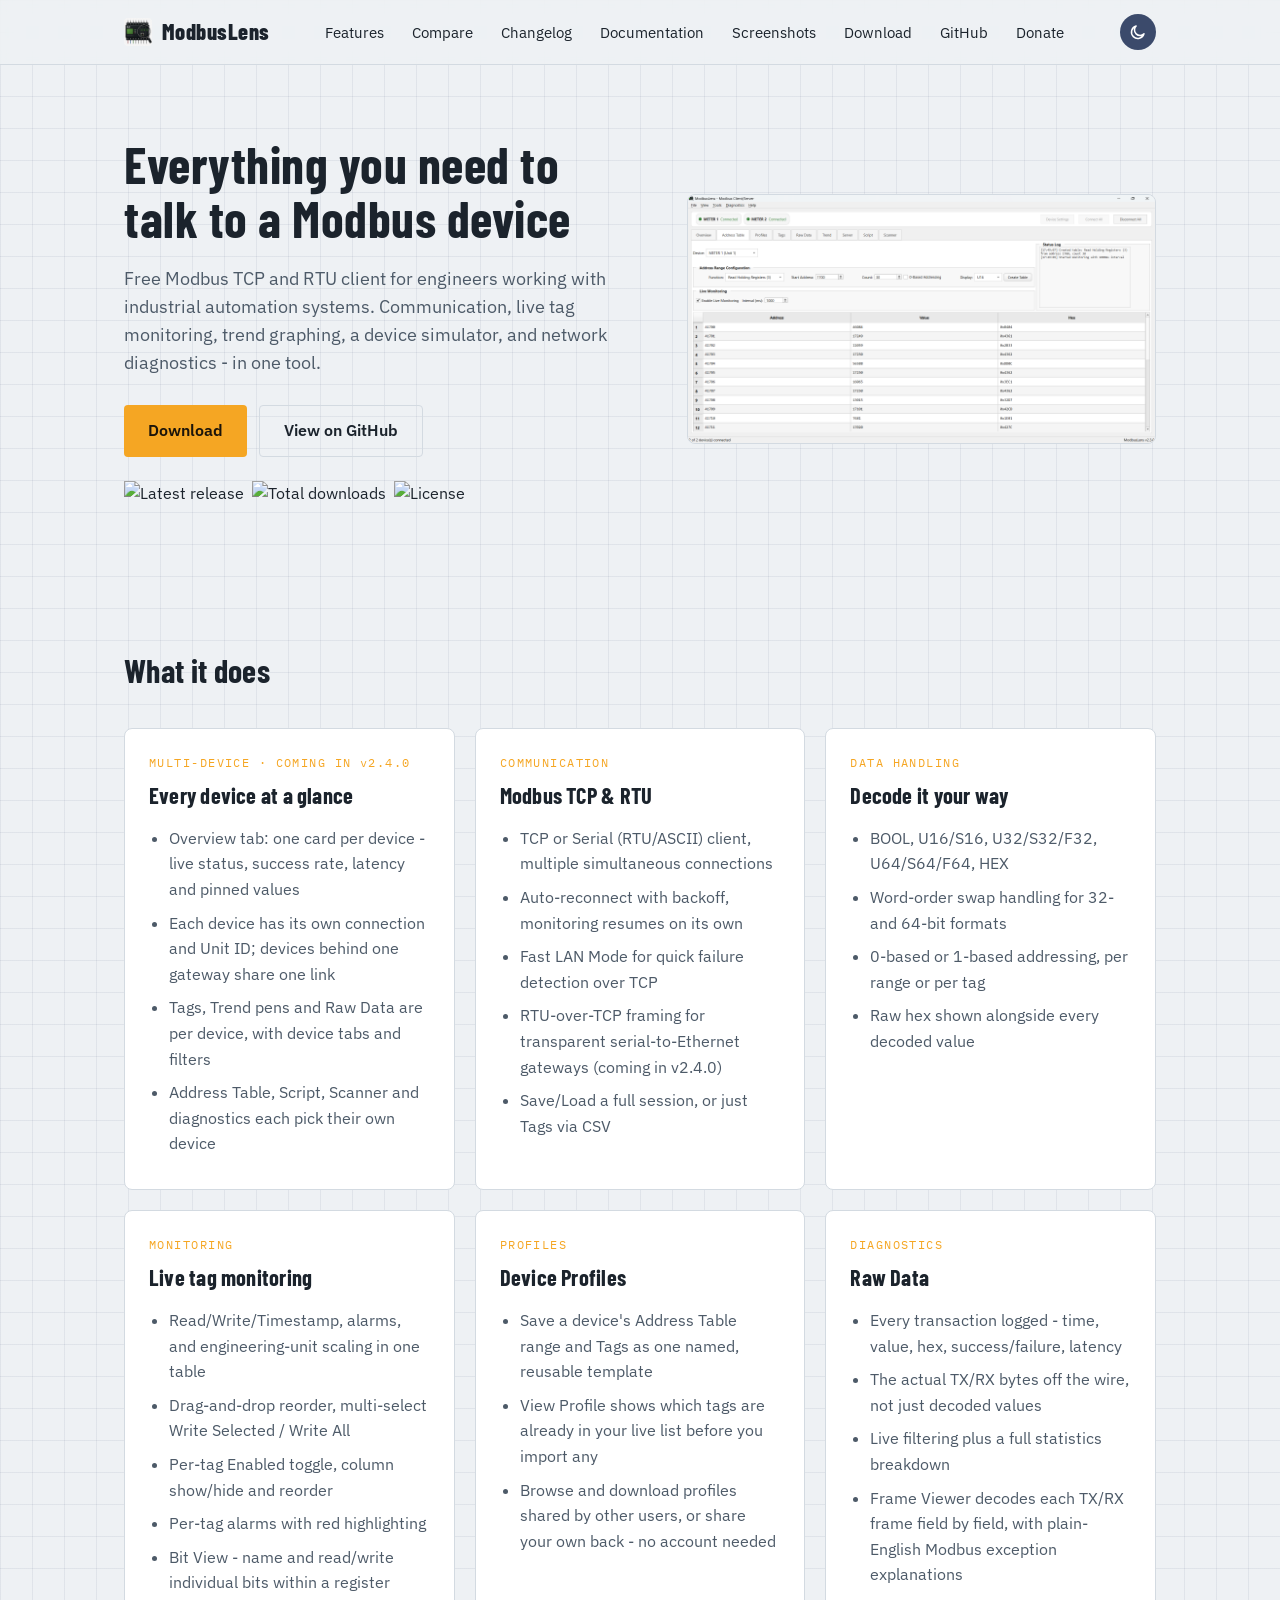
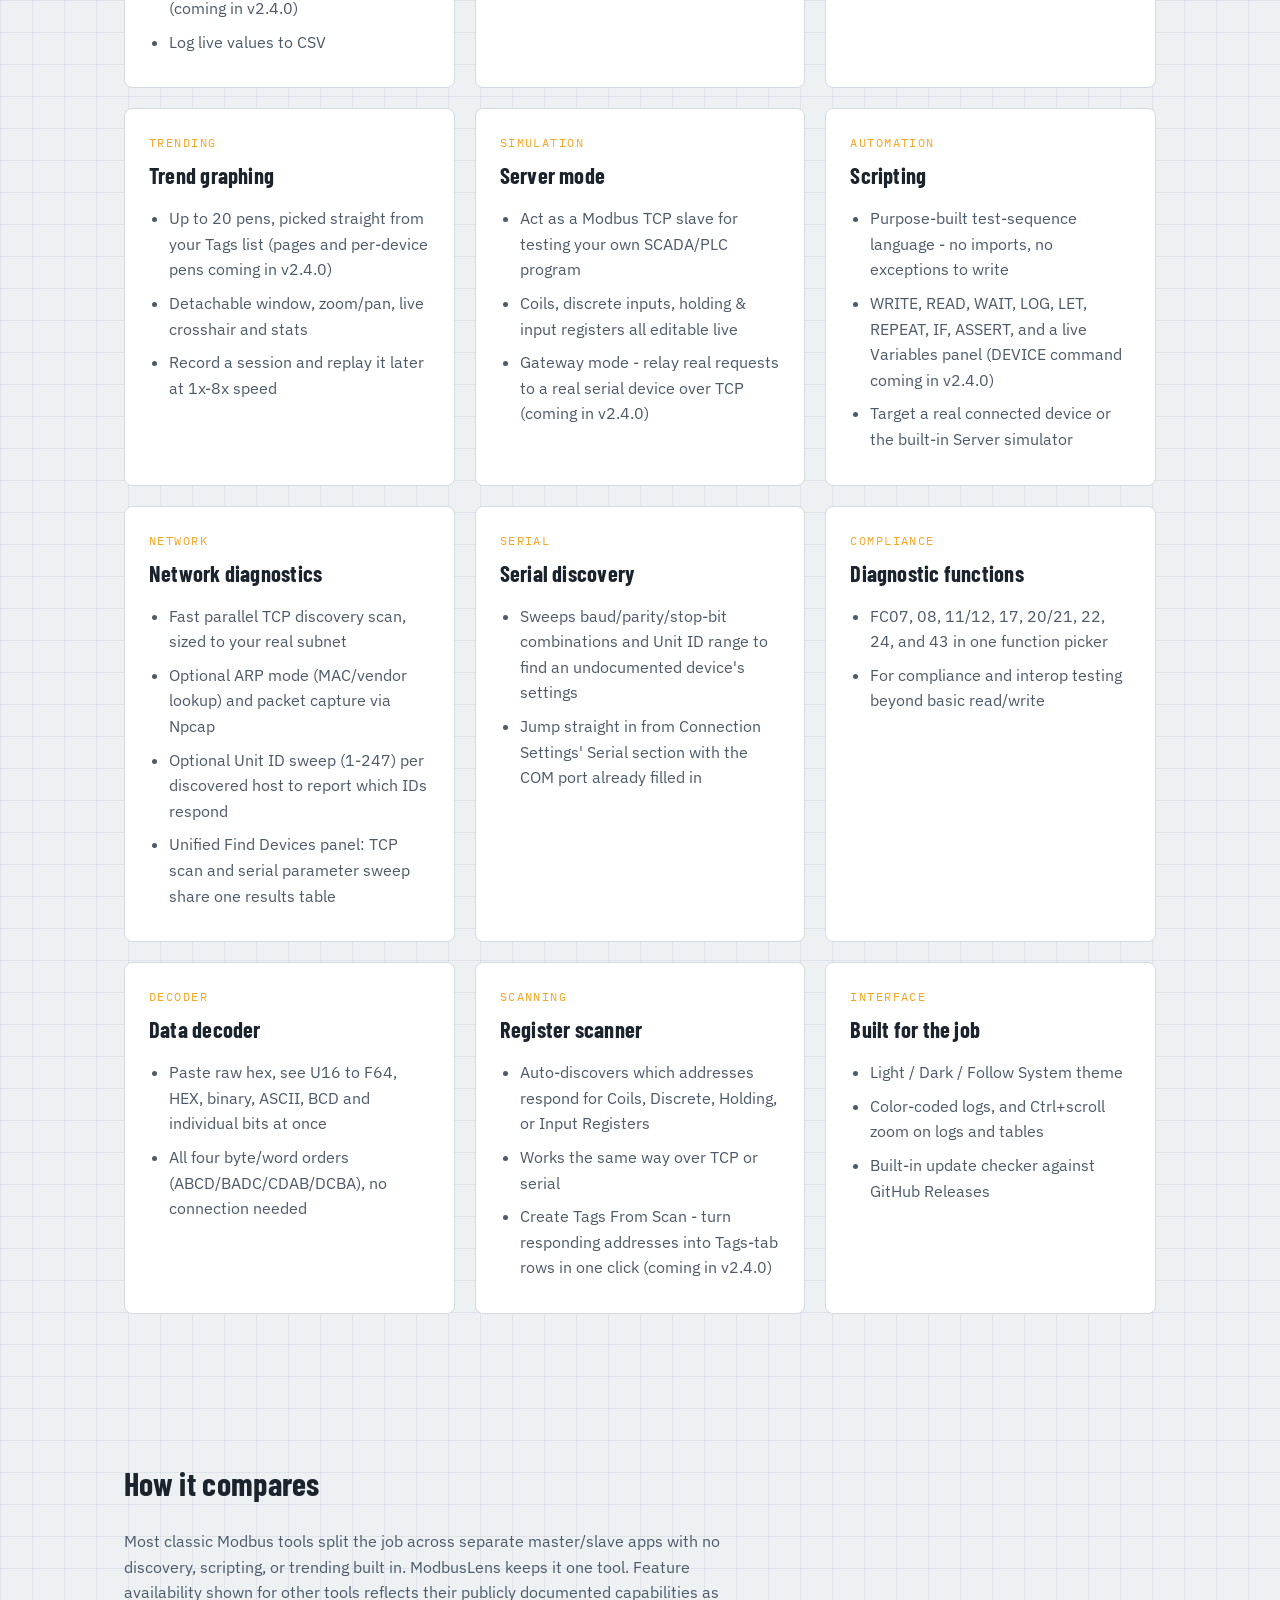
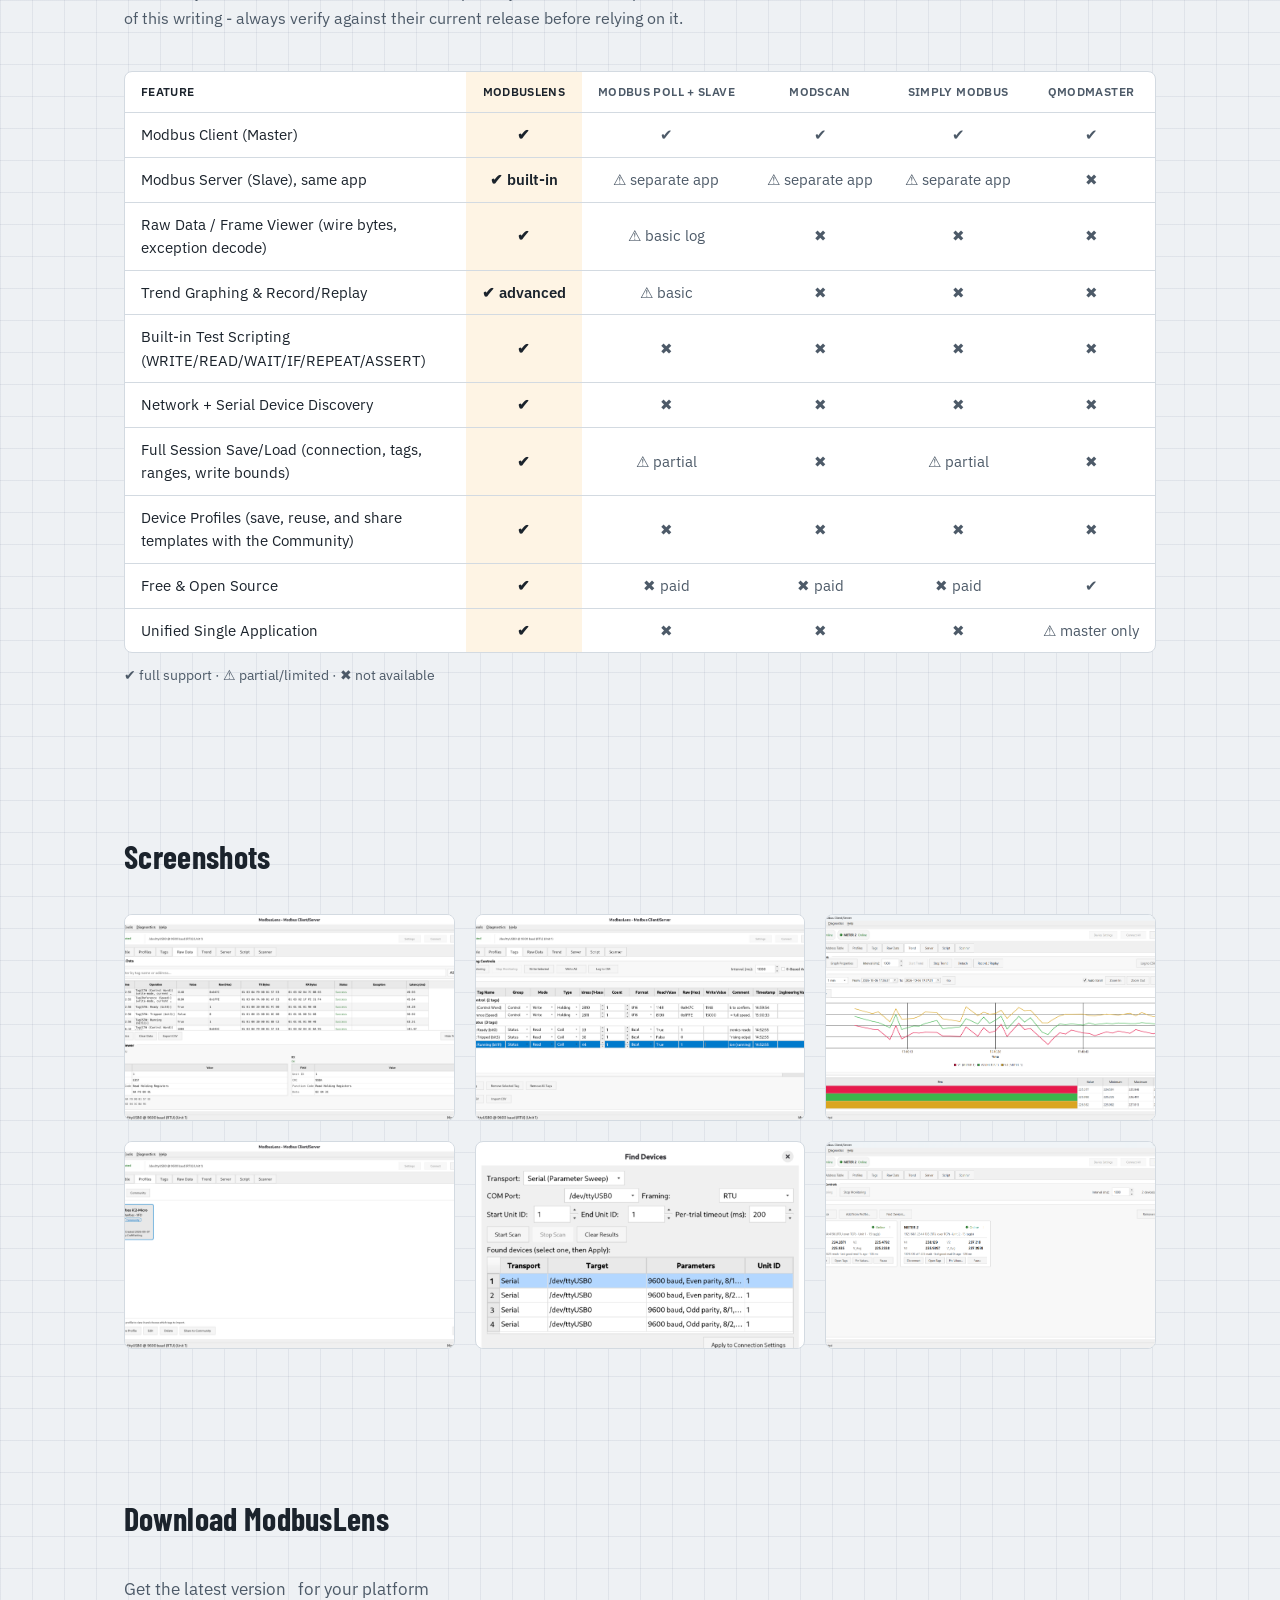
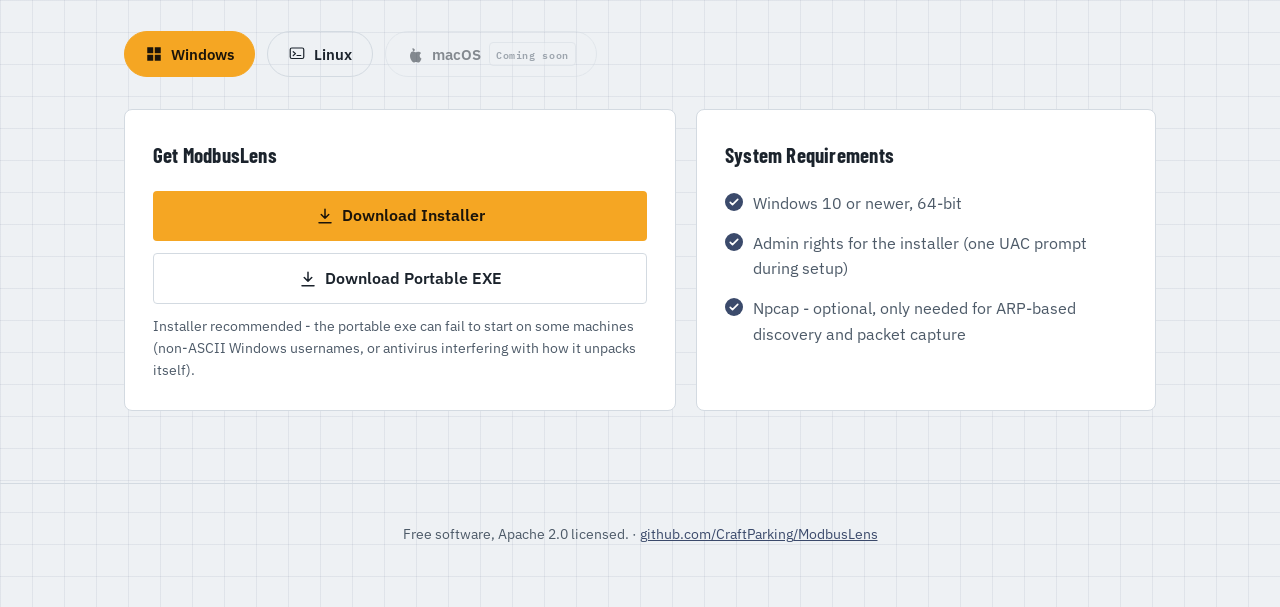
==== docs/index.html @ a7b58441 "Fix website download platform filter" ====
<!DOCTYPE html>
<html lang="en">
<head>
<meta charset="UTF-8">
<title>ModbusLens - Free Modbus TCP &amp; RTU Scanner and Diagnostics Tool</title>
<link rel="icon" href="assets/favicon.ico">
<meta name="description" content="ModbusLens is a free Modbus TCP and RTU scanner, client, and server for engineers - network device discovery, live tag monitoring, trend graphing, and diagnostics in one tool.">
<link rel="canonical" href="https://craftparking.github.io/ModbusLens/">
<link rel="stylesheet" href="style.css?v=20261007">
<script type="application/ld+json">
{
  "@context": "https://schema.org",
  "@type": "SoftwareApplication",
  "name": "ModbusLens",
  "description": "Free Modbus TCP and RTU scanner, client, and server for engineers - network device discovery, live tag monitoring, trend graphing, and diagnostics in one tool.",
  "applicationCategory": "DeveloperApplication",
  "operatingSystem": "Windows, Linux",
  "url": "https://craftparking.github.io/ModbusLens/",
  "downloadUrl": "https://github.com/CraftParking/ModbusLens/releases",
  "license": "https://www.apache.org/licenses/LICENSE-2.0",
  "offers": {
    "@type": "Offer",
    "price": "0",
    "priceCurrency": "USD"
  }
}
</script>
<script>
  var saved = localStorage.getItem('theme');
  if (saved) document.documentElement.setAttribute('data-theme', saved);
</script>
</head>
<body>

<header class="topbar">
<div class="topbar-inner">
<a class="wordmark" href="#top"><img src="assets/favicon.ico" alt="" width="28" height="28">ModbusLens</a>
<nav>
<a href="#features">Features</a>
<a href="#compare">Compare</a>
<a href="changelog.html">Changelog</a>
<a href="documentation.html">Documentation</a>
<a href="#screenshots">Screenshots</a>
<a href="#download">Download</a>
<a href="https://github.com/CraftParking/ModbusLens">GitHub</a>
<a href="https://buymeacoffee.com/craftparking">Donate</a>
</nav>
<div class="topbar-actions">
<button id="theme-toggle" aria-label="Toggle dark mode"></button>
</div>
</div>
</header>

<main>

<section class="hero" id="top">
<div class="hero-inner">
<div class="hero-copy reveal">
<h1>Everything you need to<br>talk to a Modbus device</h1>
<p>Free Modbus TCP and RTU client for engineers working with industrial automation
systems. Communication, live tag monitoring, trend graphing, a device simulator,
and network diagnostics - in one tool.</p>
<div class="cta-row">
<a class="btn btn-primary" href="#download">Download</a>
<a class="btn btn-secondary" href="https://github.com/CraftParking/ModbusLens">View on GitHub</a>
</div>
<div class="badge-row">
<img src="https://img.shields.io/github/v/release/CraftParking/ModbusLens?style=flat-square&label=RELEASE&color=f5a623&labelColor=12161b" alt="Latest release">
<img src="https://img.shields.io/github/downloads/CraftParking/ModbusLens/total?style=flat-square&label=DOWNLOADS&color=3b4a6b&labelColor=12161b" alt="Total downloads">
<img src="https://img.shields.io/github/license/CraftParking/ModbusLens?style=flat-square&label=LICENSE&color=3b4a6b&labelColor=12161b" alt="License">
</div>
</div>

<div class="hero-shot reveal">
<div class="panel-card">
<img src="assets/main_window.png" alt="ModbusLens Address Table window reading live holding registers">
</div>
</div>
</div>
</section>

<section id="features">
<h2 class="reveal">What it does</h2>
<div class="feature-grid">
<article class="panel-card feature-card reveal">
<p class="eyebrow">MULTI-DEVICE &middot; COMING IN v2.4.0</p>
<h3>Every device at a glance</h3>
<ul>
<li>Overview tab: one card per device - live status, success rate, latency and pinned values</li>
<li>Each device has its own connection and Unit ID; devices behind one gateway share one link</li>
<li>Tags, Trend pens and Raw Data are per device, with device tabs and filters</li>
<li>Address Table, Script, Scanner and diagnostics each pick their own device</li>
</ul>
</article>

<article class="panel-card feature-card reveal">
<p class="eyebrow">COMMUNICATION</p>
<h3>Modbus TCP &amp; RTU</h3>
<ul>
<li>TCP or Serial (RTU/ASCII) client, multiple simultaneous connections</li>
<li>Auto-reconnect with backoff, monitoring resumes on its own</li>
<li>Fast LAN Mode for quick failure detection over TCP</li>
<li>RTU-over-TCP framing for transparent serial-to-Ethernet gateways (coming in v2.4.0)</li>
<li>Save/Load a full session, or just Tags via CSV</li>
</ul>
</article>

<article class="panel-card feature-card reveal">
<p class="eyebrow">DATA HANDLING</p>
<h3>Decode it your way</h3>
<ul>
<li>BOOL, U16/S16, U32/S32/F32, U64/S64/F64, HEX</li>
<li>Word-order swap handling for 32- and 64-bit formats</li>
<li>0-based or 1-based addressing, per range or per tag</li>
<li>Raw hex shown alongside every decoded value</li>
</ul>
</article>

<article class="panel-card feature-card reveal">
<p class="eyebrow">MONITORING</p>
<h3>Live tag monitoring</h3>
<ul>
<li>Read/Write/Timestamp, alarms, and engineering-unit scaling in one table</li>
<li>Drag-and-drop reorder, multi-select Write Selected / Write All</li>
<li>Per-tag Enabled toggle, column show/hide and reorder</li>
<li>Per-tag alarms with red highlighting</li>
<li>Bit View - name and read/write individual bits within a register (coming in v2.4.0)</li>
<li>Log live values to CSV</li>
</ul>
</article>

<article class="panel-card feature-card reveal">
<p class="eyebrow">PROFILES</p>
<h3>Device Profiles</h3>
<ul>
<li>Save a device's Address Table range and Tags as one named, reusable template</li>
<li>View Profile shows which tags are already in your live list before you import any</li>
<li>Browse and download profiles shared by other users, or share your own back - no account needed</li>
</ul>
</article>

<article class="panel-card feature-card reveal">
<p class="eyebrow">DIAGNOSTICS</p>
<h3>Raw Data</h3>
<ul>
<li>Every transaction logged - time, value, hex, success/failure, latency</li>
<li>The actual TX/RX bytes off the wire, not just decoded values</li>
<li>Live filtering plus a full statistics breakdown</li>
<li>Frame Viewer decodes each TX/RX frame field by field, with plain-English Modbus exception explanations</li>
</ul>
</article>

<article class="panel-card feature-card reveal">
<p class="eyebrow">TRENDING</p>
<h3>Trend graphing</h3>
<ul>
<li>Up to 20 pens, picked straight from your Tags list (pages and per-device pens coming in v2.4.0)</li>
<li>Detachable window, zoom/pan, live crosshair and stats</li>
<li>Record a session and replay it later at 1x-8x speed</li>
</ul>
</article>

<article class="panel-card feature-card reveal">
<p class="eyebrow">SIMULATION</p>
<h3>Server mode</h3>
<ul>
<li>Act as a Modbus TCP slave for testing your own SCADA/PLC program</li>
<li>Coils, discrete inputs, holding &amp; input registers all editable live</li>
<li>Gateway mode - relay real requests to a real serial device over TCP (coming in v2.4.0)</li>
</ul>
</article>

<article class="panel-card feature-card reveal">
<p class="eyebrow">AUTOMATION</p>
<h3>Scripting</h3>
<ul>
<li>Purpose-built test-sequence language - no imports, no exceptions to write</li>
<li>WRITE, READ, WAIT, LOG, LET, REPEAT, IF, ASSERT, and a live Variables panel (DEVICE command coming in v2.4.0)</li>
<li>Target a real connected device or the built-in Server simulator</li>
</ul>
</article>

<article class="panel-card feature-card reveal">
<p class="eyebrow">NETWORK</p>
<h3>Network diagnostics</h3>
<ul>
<li>Fast parallel TCP discovery scan, sized to your real subnet</li>
<li>Optional ARP mode (MAC/vendor lookup) and packet capture via Npcap</li>
<li>Optional Unit ID sweep (1-247) per discovered host to report which IDs respond</li>
<li>Unified Find Devices panel: TCP scan and serial parameter sweep share one results table</li>
</ul>
</article>

<article class="panel-card feature-card reveal">
<p class="eyebrow">SERIAL</p>
<h3>Serial discovery</h3>
<ul>
<li>Sweeps baud/parity/stop-bit combinations and Unit ID range to find an undocumented device's settings</li>
<li>Jump straight in from Connection Settings' Serial section with the COM port already filled in</li>
</ul>
</article>

<article class="panel-card feature-card reveal">
<p class="eyebrow">COMPLIANCE</p>
<h3>Diagnostic functions</h3>
<ul>
<li>FC07, 08, 11/12, 17, 20/21, 22, 24, and 43 in one function picker</li>
<li>For compliance and interop testing beyond basic read/write</li>
</ul>
</article>

<article class="panel-card feature-card reveal">
<p class="eyebrow">DECODER</p>
<h3>Data decoder</h3>
<ul>
<li>Paste raw hex, see U16 to F64, HEX, binary, ASCII, BCD and individual bits at once</li>
<li>All four byte/word orders (ABCD/BADC/CDAB/DCBA), no connection needed</li>
</ul>
</article>

<article class="panel-card feature-card reveal">
<p class="eyebrow">SCANNING</p>
<h3>Register scanner</h3>
<ul>
<li>Auto-discovers which addresses respond for Coils, Discrete, Holding, or Input Registers</li>
<li>Works the same way over TCP or serial</li>
<li>Create Tags From Scan - turn responding addresses into Tags-tab rows in one click (coming in v2.4.0)</li>
</ul>
</article>

<article class="panel-card feature-card reveal">
<p class="eyebrow">INTERFACE</p>
<h3>Built for the job</h3>
<ul>
<li>Light / Dark / Follow System theme</li>
<li>Color-coded logs, and Ctrl+scroll zoom on logs and tables</li>
<li>Built-in update checker against GitHub Releases</li>
</ul>
</article>
</div>
</section>

<section id="compare">
<h2 class="reveal">How it compares</h2>
<p class="changelog-intro reveal">Most classic Modbus tools split the job across separate
master/slave apps with no discovery, scripting, or trending built in. ModbusLens keeps it
one tool. Feature availability shown for other tools reflects their publicly documented
capabilities as of this writing - always verify against their current release before
relying on it.</p>
<div class="compare-table-wrap reveal">
<table class="compare-table">
<thead>
<tr>
<th>Feature</th>
<th class="compare-highlight">ModbusLens</th>
<th>Modbus Poll + Slave</th>
<th>ModScan</th>
<th>Simply Modbus</th>
<th>QModMaster</th>
</tr>
</thead>
<tbody>
<tr><td>Modbus Client (Master)</td><td class="compare-highlight">✔</td><td>✔</td><td>✔</td><td>✔</td><td>✔</td></tr>
<tr><td>Modbus Server (Slave), same app</td><td class="compare-highlight">✔ built-in</td><td>⚠ separate app</td><td>⚠ separate app</td><td>⚠ separate app</td><td>✖</td></tr>
<tr><td>Raw Data / Frame Viewer (wire bytes, exception decode)</td><td class="compare-highlight">✔</td><td>⚠ basic log</td><td>✖</td><td>✖</td><td>✖</td></tr>
<tr><td>Trend Graphing &amp; Record/Replay</td><td class="compare-highlight">✔ advanced</td><td>⚠ basic</td><td>✖</td><td>✖</td><td>✖</td></tr>
<tr><td>Built-in Test Scripting (WRITE/READ/WAIT/IF/REPEAT/ASSERT)</td><td class="compare-highlight">✔</td><td>✖</td><td>✖</td><td>✖</td><td>✖</td></tr>
<tr><td>Network + Serial Device Discovery</td><td class="compare-highlight">✔</td><td>✖</td><td>✖</td><td>✖</td><td>✖</td></tr>
<tr><td>Full Session Save/Load (connection, tags, ranges, write bounds)</td><td class="compare-highlight">✔</td><td>⚠ partial</td><td>✖</td><td>⚠ partial</td><td>✖</td></tr>
<tr><td>Device Profiles (save, reuse, and share templates with the Community)</td><td class="compare-highlight">✔</td><td>✖</td><td>✖</td><td>✖</td><td>✖</td></tr>
<tr><td>Free &amp; Open Source</td><td class="compare-highlight">✔</td><td>✖ paid</td><td>✖ paid</td><td>✖ paid</td><td>✔</td></tr>
<tr><td>Unified Single Application</td><td class="compare-highlight">✔</td><td>✖</td><td>✖</td><td>✖</td><td>⚠ master only</td></tr>
</tbody>
</table>
</div>
<p class="compare-legend reveal">✔ full support &middot; ⚠ partial/limited &middot; ✖ not available</p>
</section>

<section id="screenshots">
<h2 class="reveal">Screenshots</h2>
<div class="shot-stack">
<figure class="panel-card reveal">
<img src="assets/raw_data.png" alt="Raw Data view" tabindex="0" role="button" aria-label="View larger">
</figure>

<figure class="panel-card reveal">
<img src="assets/tag_address.png" alt="Tags monitoring" tabindex="0" role="button" aria-label="View larger">
</figure>

<figure class="panel-card reveal">
<img src="assets/trend.png" alt="Trend graphing" tabindex="0" role="button" aria-label="View larger">
</figure>

<figure class="panel-card reveal">
<img src="assets/profile.png" alt="Device Profiles tab" tabindex="0" role="button" aria-label="View larger">
</figure>

<figure class="panel-card reveal">
<img src="assets/serial_discovery.png" alt="Find Devices dialog" tabindex="0" role="button" aria-label="View larger">
</figure>

<figure class="panel-card reveal">
<img src="assets/overview.png" alt="Coming in v2.4.0: Overview tab with two meters online, live values and per-device status" tabindex="0" role="button" aria-label="View larger">
</figure>
</div>
</section>

<section id="download">
<h2 class="reveal">Download ModbusLens</h2>
<p class="download-sub reveal">Get the latest version <span id="dl-version">&nbsp;</span> for your platform</p>

<div class="platform-tabs reveal">
<button class="platform-tab is-active" type="button" data-platform="windows" aria-current="true">
<svg viewBox="0 0 24 24" width="18" height="18" fill="currentColor"><rect x="3" y="3" width="8" height="8"/><rect x="13" y="3" width="8" height="8"/><rect x="3" y="13" width="8" height="8"/><rect x="13" y="13" width="8" height="8"/></svg>
Windows
</button>
<button class="platform-tab" type="button" data-platform="linux">
<svg viewBox="0 0 24 24" width="18" height="18" fill="none" stroke="currentColor" stroke-width="1.6"><rect x="3" y="4" width="18" height="14" rx="2"/><path d="M7 9l3 2.5L7 14M12 14h5" stroke-linecap="round" stroke-linejoin="round"/></svg>
Linux
</button>
<button class="platform-tab" type="button" disabled title="macOS build not available yet">
<svg viewBox="0 0 24 24" width="18" height="18" fill="currentColor"><path d="M12 6.7c-.6-1.4-1.9-2.3-3.4-2.3-.1 1.6.5 3.1 1.5 4.1-1.6-.1-3.2.9-4 2.4-1.7 3-.4 7.4 1.2 9.9.8 1.2 1.8 2.5 3 2.5 1.2 0 1.7-.8 3.1-.8s1.9.8 3.1.8c1.3 0 2.1-1.2 2.9-2.4.9-1.4 1.3-2.7 1.3-2.8 0 0-2.5-1-2.5-3.8 0-2.4 1.9-3.5 2-3.6-1.1-1.6-2.8-1.8-3.4-1.8-1.5-.1-2.8.9-3.6.9-.7 0-1.9-.9-3.2-.9-.1 0 0 0 0 0z"/></svg>
macOS
<span class="soon-tag">Coming soon</span>
</button>
</div>

<div class="download-grid" id="download-panel-windows" data-platform-panel="windows">
<article class="panel-card download-card reveal">
<h3>Get ModbusLens</h3>
<a class="btn btn-primary btn-block" id="dl-installer" href="https://github.com/CraftParking/ModbusLens/releases/latest">
<svg viewBox="0 0 24 24" width="18" height="18"><path d="M12 3v12m0 0l-5-5m5 5l5-5M4 21h16" fill="none" stroke="currentColor" stroke-width="2" stroke-linecap="round" stroke-linejoin="round"/></svg>
Download Installer
</a>
<a class="btn btn-secondary btn-block" id="dl-portable" href="https://github.com/CraftParking/ModbusLens/releases/latest">
<svg viewBox="0 0 24 24" width="18" height="18"><path d="M12 3v12m0 0l-5-5m5 5l5-5M4 21h16" fill="none" stroke="currentColor" stroke-width="2" stroke-linecap="round" stroke-linejoin="round"/></svg>
Download Portable EXE
</a>
<p class="download-note">Installer recommended - the portable exe can fail to start on some
machines (non-ASCII Windows usernames, or antivirus interfering with how it unpacks itself).</p>
</article>

<article class="panel-card download-card reveal">
<h3>System Requirements</h3>
<ul class="req-list">
<li>Windows 10 or newer, 64-bit</li>
<li>Admin rights for the installer (one UAC prompt during setup)</li>
<li>Npcap - optional, only needed for ARP-based discovery and packet capture</li>
</ul>
</article>
</div>

<div class="download-grid" id="download-panel-linux" data-platform-panel="linux" hidden>
<article class="panel-card download-card reveal">
<h3>Get ModbusLens</h3>
<a class="btn btn-primary btn-block" id="dl-appimage" href="https://github.com/CraftParking/ModbusLens/releases/latest">
<svg viewBox="0 0 24 24" width="18" height="18"><path d="M12 3v12m0 0l-5-5m5 5l5-5M4 21h16" fill="none" stroke="currentColor" stroke-width="2" stroke-linecap="round" stroke-linejoin="round"/></svg>
Download AppImage
</a>
<p class="download-note">No install, no root - download it, make it executable
(<code>chmod +x ModbusLens-*.AppImage</code>), then run it directly. Nothing else to set up.</p>
</article>

<article class="panel-card download-card reveal">
<h3>System Requirements</h3>
<ul class="req-list">
<li>Linux x86_64, any reasonably current desktop distro (Ubuntu, Debian, Fedora, ...)</li>
<li>FUSE for double-click launch - if unavailable, run with <code>--appimage-extract-and-run</code> instead</li>
<li>No admin/root rights needed to run it</li>
</ul>
</article>
</div>
</section>

</main>

<footer>
<p>Free software, Apache 2.0 licensed. &middot; <a href="https://github.com/CraftParking/ModbusLens">github.com/CraftParking/ModbusLens</a></p>
</footer>

<div class="lightbox" id="lightbox">
<button class="lightbox-close" id="lightbox-close" aria-label="Close">&times;</button>
<img id="lightbox-img" src="" alt="">
</div>

<script>
  var root = document.documentElement;
  var btn = document.getElementById('theme-toggle');

  var SUN_ICON = '<svg viewBox="0 0 24 24"><circle cx="12" cy="12" r="4"/><line x1="12" y1="2" x2="12" y2="4"/><line x1="12" y1="20" x2="12" y2="22"/><line x1="4.93" y1="4.93" x2="6.34" y2="6.34"/><line x1="17.66" y1="17.66" x2="19.07" y2="19.07"/><line x1="2" y1="12" x2="4" y2="12"/><line x1="20" y1="12" x2="22" y2="12"/><line x1="4.93" y1="19.07" x2="6.34" y2="17.66"/><line x1="17.66" y1="6.34" x2="19.07" y2="4.93"/></svg>';
  var MOON_ICON = '<svg viewBox="0 0 24 24"><path d="M20 14.5A8.5 8.5 0 1 1 9.5 4a6.5 6.5 0 0 0 10.5 10.5z"/></svg>';

  function isDark() {
    var attr = root.getAttribute('data-theme');
    if (attr) return attr === 'dark';
    return window.matchMedia('(prefers-color-scheme: dark)').matches;
  }

  function updateIcon() {
    var dark = isDark();
    btn.innerHTML = dark ? SUN_ICON : MOON_ICON;
    btn.className = dark ? 'icon-sun' : 'icon-moon';
  }

  btn.addEventListener('click', function () {
    var next = isDark() ? 'light' : 'dark';
    root.setAttribute('data-theme', next);
    localStorage.setItem('theme', next);
    updateIcon();
  });

  updateIcon();

  var revealItems = document.querySelectorAll('.reveal');
  if ('IntersectionObserver' in window) {
    var observer = new IntersectionObserver(function (entries) {
      entries.forEach(function (entry) {
        if (entry.isIntersecting) {
          entry.target.classList.add('is-visible');
          observer.unobserve(entry.target);
        }
      });
    }, { threshold: 0.15 });
    revealItems.forEach(function (el) { observer.observe(el); });
  } else {
    revealItems.forEach(function (el) { el.classList.add('is-visible'); });
  }

  var lightbox = document.getElementById('lightbox');
  var lightboxImg = document.getElementById('lightbox-img');

  function openLightbox(img) {
    lightboxImg.src = img.src;
    lightboxImg.alt = img.alt;
    lightbox.classList.add('is-open');
    document.body.style.overflow = 'hidden';
  }

  function closeLightbox() {
    lightbox.classList.remove('is-open');
    document.body.style.overflow = '';
  }

  document.querySelectorAll('.shot-stack img').forEach(function (img) {
    img.addEventListener('click', function () { openLightbox(img); });
    img.addEventListener('keydown', function (e) {
      if (e.key === 'Enter' || e.key === ' ') {
        e.preventDefault();
        openLightbox(img);
      }
    });
  });

  lightbox.addEventListener('click', function (e) {
    if (e.target === lightbox) closeLightbox();
  });
  document.getElementById('lightbox-close').addEventListener('click', closeLightbox);
  document.addEventListener('keydown', function (e) {
    if (e.key === 'Escape') closeLightbox();
  });

  var platformTabs = document.querySelectorAll('.platform-tab[data-platform]');
  var platformPanels = document.querySelectorAll('[data-platform-panel]');

  // One release fetch, shared by whichever platform asks for it first -- avoids a
  // duplicate API call if the user switches tabs back and forth.
  var releasePromise = null;
  function getRelease() {
    if (!releasePromise) {
      releasePromise = fetch('https://api.github.com/repos/CraftParking/ModbusLens/releases/latest')
        .then(function (r) { return r.json(); });
    }
    return releasePromise;
  }

  var resolvedPlatforms = {};
  function resolvePlatformLinks(platform) {
    if (resolvedPlatforms[platform]) return;
    resolvedPlatforms[platform] = true;
    getRelease()
      .then(function (release) {
        var assets = release.assets || [];
        if (release.tag_name) document.getElementById('dl-version').textContent = '(' + release.tag_name + ')';
        if (platform === 'windows') {
          var installer = assets.find(function (a) { return /setup/i.test(a.name) && /\.exe$/i.test(a.name); });
          var portable = assets.find(function (a) { return /\.exe$/i.test(a.name) && !/setup/i.test(a.name); });
          if (installer) document.getElementById('dl-installer').href = installer.browser_download_url;
          if (portable) document.getElementById('dl-portable').href = portable.browser_download_url;
        } else if (platform === 'linux') {
          var appimage = assets.find(function (a) { return /\.appimage$/i.test(a.name); });
          if (appimage) document.getElementById('dl-appimage').href = appimage.browser_download_url;
        }
      })
      .catch(function () {
        resolvedPlatforms[platform] = false; // allow a retry on the next tab click
      });
  }

  platformTabs.forEach(function (tab) {
    tab.addEventListener('click', function () {
      var platform = tab.getAttribute('data-platform');
      platformTabs.forEach(function (t) {
        var active = t === tab;
        t.classList.toggle('is-active', active);
        if (active) t.setAttribute('aria-current', 'true'); else t.removeAttribute('aria-current');
      });
      platformPanels.forEach(function (panel) {
        panel.hidden = panel.getAttribute('data-platform-panel') !== platform;
      });
      resolvePlatformLinks(platform);
    });
  });

  // Windows is the tab shown by default, so resolve it up front; Linux (and any
  // platform added later) only resolves once its tab is actually clicked.
  resolvePlatformLinks('windows');
</script>

</body>
</html>
---- docs/style.css ----
/* ---------------------------------------------------------------
   Design system: "instrument panel" - gunmetal ground, one live
   amber accent (like a panel indicator lamp), steel-blue structure,
   condensed nameplate display type + monospace register data.
----------------------------------------------------------------*/

@import url('https://fonts.googleapis.com/css2?family=Barlow+Condensed:wght@600;700;800&family=IBM+Plex+Sans:wght@400;500;600&family=IBM+Plex+Mono:wght@400;500&display=swap');

:root {
  --panel: #eef1f4;
  --panel-raised: #ffffff;
  --ink: #1b232c;
  --muted: #4d5a68;
  --line: #d3dae1;
  --accent: #f5a623;
  --accent-ink: #1b140a;
  --steel: #3b4a6b;
  --grid-line: rgba(59, 74, 107, 0.08);

  --font-display: "Barlow Condensed", sans-serif;
  --font-body: "IBM Plex Sans", sans-serif;
  --font-mono: "IBM Plex Mono", monospace;
}

@media (prefers-color-scheme: dark) {
  :root:not([data-theme="light"]) {
    --panel: #12161b;
    --panel-raised: #181d24;
    --ink: #e7ecf1;
    --muted: #92a0b0;
    --line: #2a323c;
    --accent-ink: #1b140a;
    --grid-line: rgba(245, 166, 35, 0.06);
  }
}

:root[data-theme="dark"] {
  --panel: #12161b;
  --panel-raised: #181d24;
  --ink: #e7ecf1;
  --muted: #92a0b0;
  --line: #2a323c;
  --accent-ink: #1b140a;
  --grid-line: rgba(245, 166, 35, 0.06);
}

* {
  box-sizing: border-box;
}

@media (prefers-reduced-motion: no-preference) {
  html {
    scroll-behavior: smooth;
  }
}

body {
  margin: 0;
  font-family: var(--font-body);
  background: var(--panel);
  color: var(--ink);
  line-height: 1.6;
  transition: background-color 0.4s ease, color 0.4s ease;
  background-image:
    linear-gradient(var(--grid-line) 1px, transparent 1px),
    linear-gradient(90deg, var(--grid-line) 1px, transparent 1px);
  background-size: 32px 32px;
}

h1, h2, h3 {
  font-family: var(--font-display);
  font-weight: 700;
  text-wrap: balance;
  letter-spacing: 0.01em;
}

a {
  color: var(--steel);
  transition: color 0.3s ease;
}

a:hover {
  color: var(--accent);
}

a:focus-visible, button:focus-visible {
  outline: 2px solid var(--accent);
  outline-offset: 2px;
}

.eyebrow {
  font-family: var(--font-mono);
  font-size: 0.75rem;
  letter-spacing: 0.12em;
  color: var(--accent);
  margin: 0 0 6px 0;
}

/* ---------------- Top bar ---------------- */

.topbar {
  position: sticky;
  top: 0;
  z-index: 10;
  backdrop-filter: blur(8px);
  background: color-mix(in srgb, var(--panel) 85%, transparent);
  border-bottom: 1px solid var(--line);
}

.topbar-inner {
  max-width: 1080px;
  margin: 0 auto;
  padding: 14px 24px;
  display: flex;
  align-items: center;
  justify-content: space-between;
  gap: 24px;
}

.wordmark {
  font-family: var(--font-display);
  font-size: 1.4rem;
  font-weight: 800;
  color: var(--ink);
  text-decoration: none;
  letter-spacing: 0.02em;
  display: flex;
  align-items: center;
  gap: 10px;
}

.wordmark img {
  border-radius: 4px;
}

.wordmark:hover {
  color: var(--ink);
}

.topbar nav {
  display: flex;
  gap: 28px;
  font-size: 0.95rem;
}

.topbar nav a {
  color: var(--ink);
  text-decoration: none;
}

.topbar nav a:hover {
  color: var(--accent);
}

.topbar-actions {
  display: flex;
  align-items: center;
  gap: 16px;
}

/* ---------------- Theme toggle ---------------- */

#theme-toggle {
  width: 36px;
  height: 36px;
  border-radius: 50%;
  border: none;
  display: flex;
  align-items: center;
  justify-content: center;
  cursor: pointer;
  transition: background-color 0.4s ease;
  flex-shrink: 0;
}

#theme-toggle.icon-sun {
  background: var(--accent);
}

#theme-toggle.icon-moon {
  background: var(--steel);
}

#theme-toggle svg {
  width: 18px;
  height: 18px;
  stroke: #ffffff;
  fill: none;
  stroke-width: 2;
  stroke-linecap: round;
  stroke-linejoin: round;
}

/* ---------------- Layout shell ---------------- */

main {
  max-width: 1080px;
  margin: 0 auto;
  padding: 0 24px;
}

section {
  padding: 72px 0;
}

section h2 {
  font-size: 2rem;
  margin: 0 0 32px 0;
}

/* ---------------- Hero ---------------- */

.hero-inner {
  display: grid;
  grid-template-columns: 1.1fr 1fr;
  gap: 48px;
  align-items: center;
}

.hero-copy h1 {
  font-size: 3.2rem;
  line-height: 1.05;
  margin: 0 0 20px 0;
}

.hero-copy p {
  font-size: 1.1rem;
  color: var(--muted);
  max-width: 46ch;
  margin: 0 0 28px 0;
}

.cta-row {
  display: flex;
  gap: 12px;
  margin-bottom: 24px;
}

.btn {
  display: inline-flex;
  align-items: center;
  gap: 8px;
  padding: 12px 24px;
  border-radius: 4px;
  font-family: var(--font-body);
  font-weight: 600;
  text-decoration: none;
  transition: transform 0.2s ease, box-shadow 0.2s ease;
}

.btn svg {
  flex-shrink: 0;
}

.btn-block {
  display: flex;
  justify-content: center;
  width: 100%;
  margin-bottom: 12px;
}

.btn:hover {
  transform: translateY(-2px);
}

.btn-primary {
  background: var(--accent);
  color: var(--accent-ink);
}

.btn-primary:hover {
  color: var(--accent-ink);
  box-shadow: 0 6px 20px rgba(245, 166, 35, 0.3);
}

.btn-secondary {
  background: transparent;
  color: var(--ink);
  border: 1px solid var(--line);
}

.btn-secondary:hover {
  color: var(--ink);
  border-color: var(--steel);
}

.badge-row {
  display: flex;
  gap: 8px;
  flex-wrap: wrap;
}

.badge-row img {
  display: block;
  height: 20px;
}

.panel-card {
  background: var(--panel-raised);
  border: 1px solid var(--line);
  border-radius: 8px;
  overflow: hidden;
}

.panel-card img {
  display: block;
  width: 100%;
}

/* ---------------- Features ---------------- */

.feature-grid {
  display: grid;
  grid-template-columns: repeat(3, 1fr);
  gap: 20px;
}

.feature-card {
  padding: 24px;
}

.feature-card h3 {
  font-size: 1.4rem;
  margin: 0 0 12px 0;
}

.feature-card ul {
  margin: 0;
  padding-left: 20px;
  color: var(--muted);
}

.feature-card li {
  margin-bottom: 8px;
}

/* ---------------- Compare ---------------- */

.compare-table-wrap {
  background: var(--panel-raised);
  border: 1px solid var(--line);
  border-radius: 8px;
  overflow-x: auto;
}

.compare-table {
  width: 100%;
  border-collapse: collapse;
  font-size: 0.92rem;
}

.compare-table th,
.compare-table td {
  padding: 10px 16px;
  border-bottom: 1px solid var(--line);
  text-align: center;
  white-space: nowrap;
}

.compare-table th:first-child,
.compare-table td:first-child {
  text-align: left;
  white-space: normal;
  color: var(--ink);
}

.compare-table thead th {
  color: var(--muted);
  font-weight: 600;
  font-size: 0.78rem;
  text-transform: uppercase;
  letter-spacing: 0.03em;
}

.compare-table tbody td {
  color: var(--muted);
}

.compare-table tbody tr:last-child td {
  border-bottom: none;
}

.compare-table .compare-highlight {
  background: color-mix(in srgb, var(--accent) 12%, transparent);
  color: var(--ink);
  font-weight: 600;
}

.compare-legend {
  color: var(--muted);
  font-size: 0.85rem;
  margin: 12px 0 0 0;
}

/* ---------------- Changelog ---------------- */

.changelog-intro {
  color: var(--muted);
  max-width: 60ch;
  margin: -12px 0 40px 0;
}

.changelog-stack {
  display: flex;
  flex-direction: column;
  gap: 24px;
}

.changelog-card {
  padding: 28px 32px;
}

.changelog-card h3 {
  font-size: 1.6rem;
  margin: 0 0 16px 0;
  display: flex;
  align-items: baseline;
  gap: 12px;
}

.version-tag {
  font-family: var(--font-mono);
  font-size: 0.7rem;
  font-weight: 500;
  letter-spacing: 0.08em;
  text-transform: uppercase;
  padding: 3px 9px;
  border-radius: 999px;
  border: 1px solid var(--line);
  color: var(--muted);
}

.version-tag.is-current {
  color: var(--accent-ink);
  background: var(--accent);
  border-color: var(--accent);
}

.version-tag.is-upcoming {
  color: var(--steel);
  border-color: var(--steel);
}

.changelog-sub {
  font-family: var(--font-mono);
  font-size: 0.75rem;
  letter-spacing: 0.1em;
  text-transform: uppercase;
  color: var(--accent);
  margin: 20px 0 8px 0;
}

.changelog-card ul {
  margin: 0;
  padding-left: 20px;
  color: var(--muted);
}

.changelog-card li {
  margin-bottom: 8px;
}

/* ---------------- Documentation ---------------- */

.doc-intro {
  color: var(--muted);
  max-width: 60ch;
  margin: -12px 0 40px 0;
}

.doc-layout {
  display: grid;
  grid-template-columns: 220px 1fr;
  gap: 40px;
  align-items: start;
}

.doc-sidebar {
  position: sticky;
  top: 88px;
  max-height: calc(100vh - 120px);
  overflow-y: auto;
  overflow-x: hidden;
  padding-right: 4px;
}

.doc-search {
  position: sticky;
  top: 0;
  z-index: 1;
  display: flex;
  align-items: center;
  gap: 6px;
  border: 1px solid var(--line);
  border-radius: 9px;
  background: var(--panel-raised);
  box-shadow: 0 1px 3px rgba(0, 0, 0, 0.06);
  padding: 9px 8px 9px 12px;
  margin-bottom: 14px;
}

.doc-search-icon {
  width: 15px;
  height: 15px;
  flex-shrink: 0;
  color: var(--muted);
}

.doc-search-icon svg {
  width: 100%;
  height: 100%;
  fill: none;
  stroke: currentColor;
  stroke-width: 2;
  stroke-linecap: round;
  stroke-linejoin: round;
}

.doc-search input {
  flex: 1 1 auto;
  min-width: 0;
  border: none;
  background: transparent;
  color: var(--ink);
  font-family: var(--font-body);
  font-size: 0.9rem;
  outline: none;
}

.doc-search input::placeholder {
  color: var(--muted);
}

.doc-search-count {
  font-family: var(--font-mono);
  font-size: 0.72rem;
  color: var(--muted);
  white-space: nowrap;
  min-width: 2.6em;
  text-align: right;
}

.doc-search-controls {
  display: flex;
  align-items: center;
  gap: 2px;
  padding-left: 4px;
  border-left: 1px solid var(--line);
}

.doc-search button {
  width: 24px;
  height: 24px;
  display: flex;
  align-items: center;
  justify-content: center;
  border: none;
  border-radius: 6px;
  background: transparent;
  color: var(--muted);
  cursor: pointer;
  flex-shrink: 0;
}

.doc-search button:hover:not(:disabled) {
  background: var(--grid-line);
  color: var(--accent);
}

.doc-search button:disabled {
  opacity: 0.3;
  cursor: default;
}

.doc-search button svg {
  width: 14px;
  height: 14px;
  fill: none;
  stroke: currentColor;
  stroke-width: 2;
  stroke-linecap: round;
  stroke-linejoin: round;
}

.doc-nav {
  display: flex;
  flex-direction: column;
  gap: 2px;
}

.doc-nav a {
  padding: 7px 10px;
  border-radius: 6px;
  font-size: 0.9rem;
  text-decoration: none;
  color: var(--muted);
  border-left: 2px solid transparent;
}

.doc-nav a:hover {
  color: var(--ink);
  background: var(--grid-line);
}

.doc-nav a.is-active {
  color: var(--ink);
  background: var(--grid-line);
  border-left-color: var(--accent);
  font-weight: 600;
}

.doc-content {
  min-width: 0;
}

.doc-hit {
  background: color-mix(in srgb, var(--accent) 35%, transparent);
  color: var(--ink);
  border-radius: 2px;
  scroll-margin-top: 96px;
}

.doc-hit.is-current {
  background: var(--accent);
  color: var(--accent-ink);
}

.doc-section {
  padding: 32px 0;
  border-bottom: 1px solid var(--line);
  scroll-margin-top: 88px;
}

.doc-section:last-child {
  border-bottom: none;
}

.doc-section h2 {
  font-size: 1.6rem;
  margin: 0 0 16px 0;
}

.doc-section h3 {
  font-size: 1.1rem;
  margin: 24px 0 10px 0;
}

.doc-section p,
.doc-section li {
  color: var(--muted);
}

.doc-section ul,
.doc-section ol {
  padding-left: 22px;
}

.doc-section li {
  margin-bottom: 6px;
}

.doc-section code {
  font-family: var(--font-mono);
  background: var(--grid-line);
  border-radius: 4px;
  padding: 1px 5px;
  font-size: 0.92em;
  color: var(--ink);
}

.doc-section pre {
  font-family: var(--font-mono);
  background: var(--panel);
  border: 1px solid var(--line);
  border-radius: 8px;
  padding: 12px 16px;
  overflow-x: auto;
  font-size: 0.9rem;
  color: var(--ink);
}

.doc-section table {
  border-collapse: collapse;
  margin: 8px 0;
  width: 100%;
}

.doc-section td {
  border: 1px solid var(--line);
  padding: 6px 12px;
  vertical-align: top;
  color: var(--muted);
}

/* ---------------- Screenshots ---------------- */

.shot-stack {
  display: grid;
  grid-template-columns: repeat(3, 1fr);
  gap: 20px;
}

.shot-stack figure {
  margin: 0;
  display: flex;
  flex-direction: column;
}

.shot-stack img {
  aspect-ratio: 16 / 10;
  object-fit: cover;
  object-position: top;
  cursor: zoom-in;
  transition: opacity 0.2s ease;
}

.shot-stack img:hover {
  opacity: 0.85;
}

/* ---------------- Lightbox ---------------- */

.lightbox {
  display: none;
  position: fixed;
  inset: 0;
  z-index: 100;
  background: rgba(8, 10, 13, 0.9);
  align-items: center;
  justify-content: center;
  padding: 40px;
}

.lightbox.is-open {
  display: flex;
}

.lightbox img {
  max-width: 100%;
  max-height: 100%;
  border-radius: 8px;
  box-shadow: 0 20px 60px rgba(0, 0, 0, 0.5);
}

.lightbox-close {
  position: absolute;
  top: 20px;
  right: 28px;
  background: none;
  border: none;
  color: #ffffff;
  font-size: 2.5rem;
  line-height: 1;
  cursor: pointer;
  padding: 8px;
}

/* ---------------- Download ---------------- */

.download-sub {
  color: var(--muted);
  font-size: 1.05rem;
  margin: 0 0 28px 0;
}

.platform-tabs {
  display: flex;
  gap: 12px;
  margin-bottom: 32px;
  flex-wrap: wrap;
}

.platform-tab {
  display: flex;
  align-items: center;
  gap: 8px;
  padding: 10px 20px;
  border-radius: 999px;
  border: 1px solid var(--line);
  background: transparent;
  font-family: var(--font-body);
  font-size: 0.95rem;
  font-weight: 600;
  color: var(--ink);
  cursor: pointer;
  transition: background-color 0.3s ease, border-color 0.3s ease;
}

.platform-tab.is-active {
  background: var(--accent);
  border-color: var(--accent);
  color: var(--accent-ink);
}

.platform-tab:disabled {
  opacity: 0.5;
  cursor: not-allowed;
}

.soon-tag {
  font-family: var(--font-mono);
  font-size: 0.65rem;
  letter-spacing: 0.06em;
  background: var(--panel);
  border: 1px solid var(--line);
  border-radius: 4px;
  padding: 2px 6px;
  color: var(--muted);
}

.download-grid {
  display: grid;
  grid-template-columns: 1.2fr 1fr;
  gap: 20px;
}

/* display: grid above would otherwise override the hidden attribute, showing every
   platform's panel at once instead of just the selected tab's. */
.download-grid[hidden] {
  display: none !important;
}

.download-card {
  padding: 28px;
}

.download-card h3 {
  font-size: 1.3rem;
  margin: 0 0 20px 0;
}

.download-note {
  font-size: 0.85rem;
  color: var(--muted);
  margin: 12px 0 0 0;
}

.req-list {
  list-style: none;
  margin: 0;
  padding: 0;
}

/* A normal block with the tick positioned on the left -- as a flex row, inline <code>
   inside an item became its own column. */
.req-list li {
  position: relative;
  padding-left: 28px;
  margin-bottom: 14px;
  color: var(--muted);
}

.req-list li::before {
  content: "";
  position: absolute;
  left: 0;
  top: 2px;
  width: 18px;
  height: 18px;
  background-image: url("data:image/svg+xml,%3Csvg xmlns='http://www.w3.org/2000/svg' viewBox='0 0 24 24'%3E%3Ccircle cx='12' cy='12' r='12' fill='%233b4a6b'/%3E%3Cpath d='M7 12.5l3 3 7-7' fill='none' stroke='white' stroke-width='2.2' stroke-linecap='round' stroke-linejoin='round'/%3E%3C/svg%3E");
  background-size: contain;
  background-repeat: no-repeat;
}

/* ---------------- Scroll reveal ---------------- */

.reveal {
  opacity: 0;
  transform: translateY(16px);
  transition: opacity 0.6s ease, transform 0.6s ease;
}

.reveal.is-visible {
  opacity: 1;
  transform: translateY(0);
}

/* ---------------- Footer ---------------- */

footer {
  border-top: 1px solid var(--line);
  padding: 24px 0 48px 0;
  color: var(--muted);
  font-size: 0.9rem;
  text-align: center;
}

/* ---------------- Responsive ---------------- */

@media (max-width: 800px) {
  .hero-inner {
    grid-template-columns: 1fr;
  }

  .feature-grid {
    grid-template-columns: 1fr;
  }

  .shot-stack {
    grid-template-columns: 1fr;
  }

  .download-grid {
    grid-template-columns: 1fr;
  }

  .hero-copy h1 {
    font-size: 2.4rem;
  }

  .topbar nav {
    gap: 16px;
    font-size: 0.85rem;
  }

  .doc-layout {
    grid-template-columns: 1fr;
  }

  .doc-sidebar {
    position: static;
    max-height: none;
    overflow: visible;
  }

  .doc-search {
    position: static;
  }

  .doc-nav {
    flex-direction: row;
    flex-wrap: wrap;
  }
}

@media (prefers-reduced-motion: reduce) {
  * {
    transition: none !important;
  }

  .reveal {
    opacity: 1;
    transform: none;
  }
}
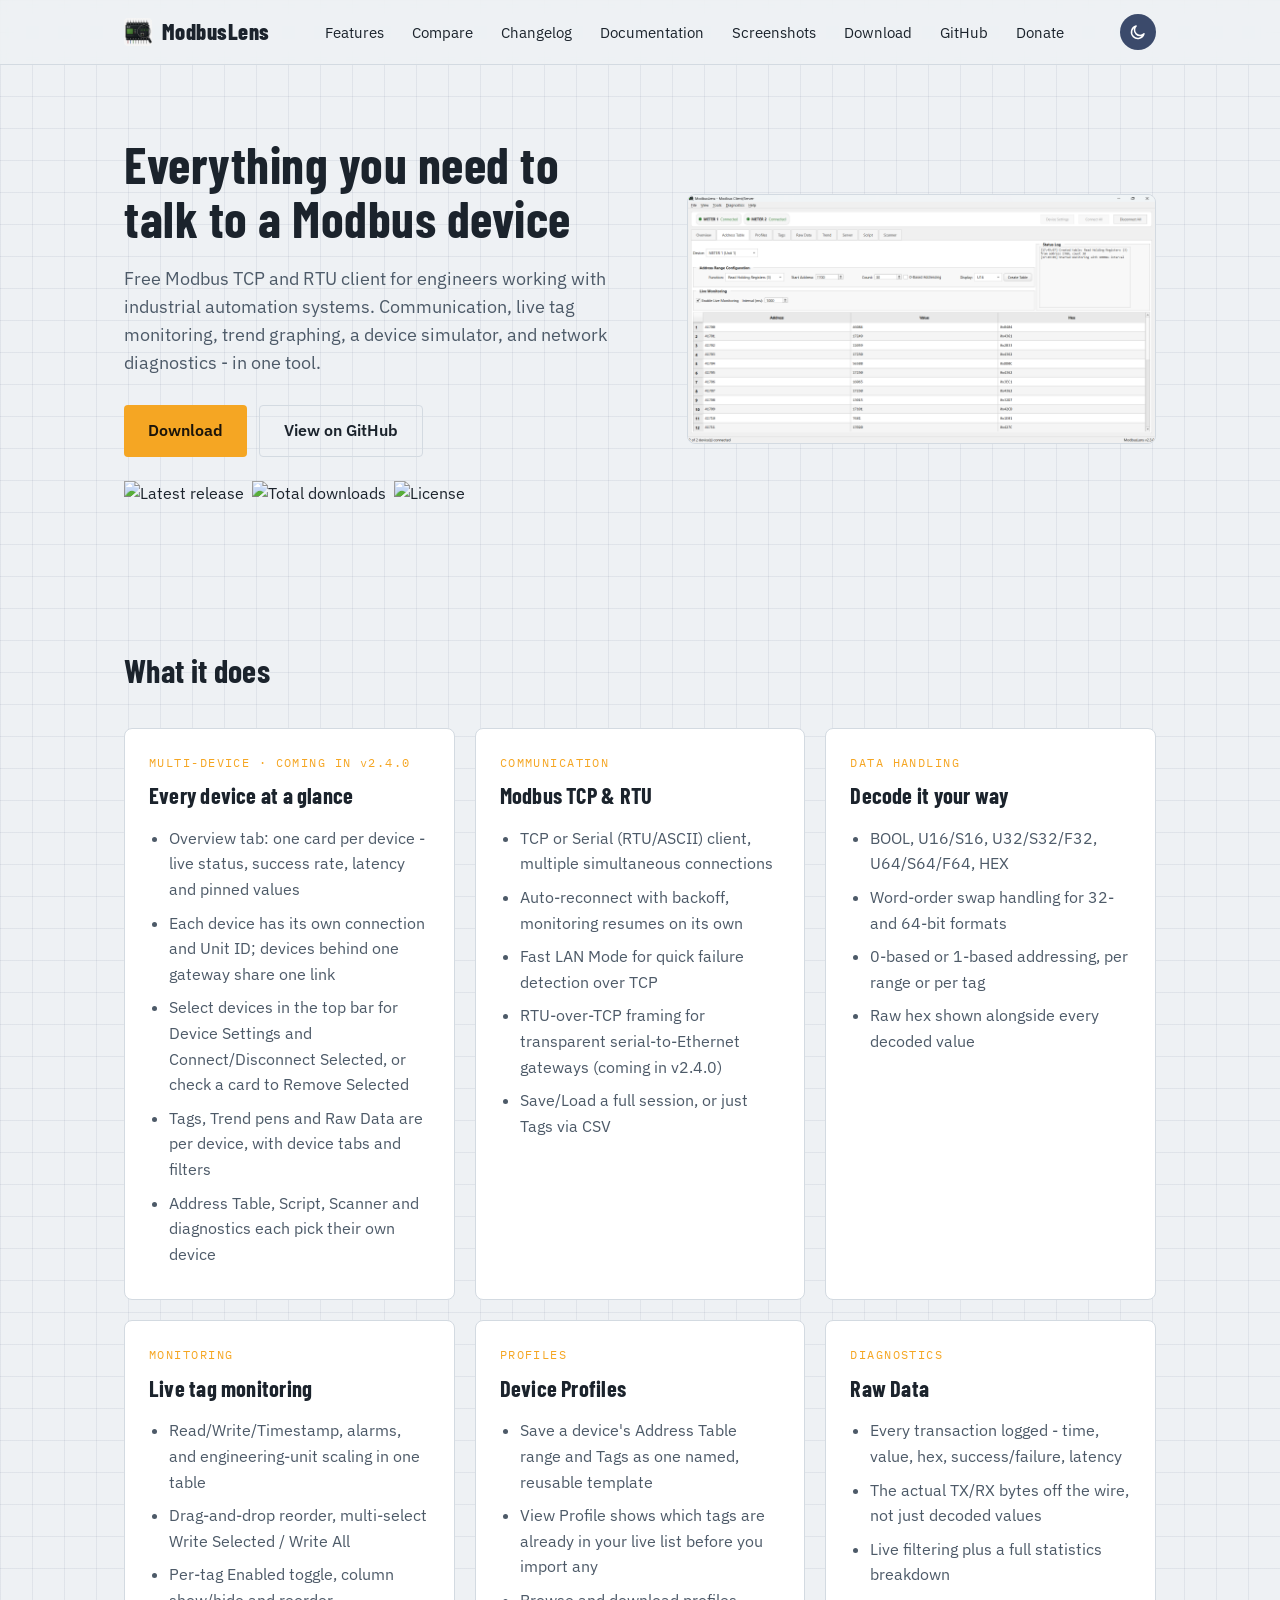
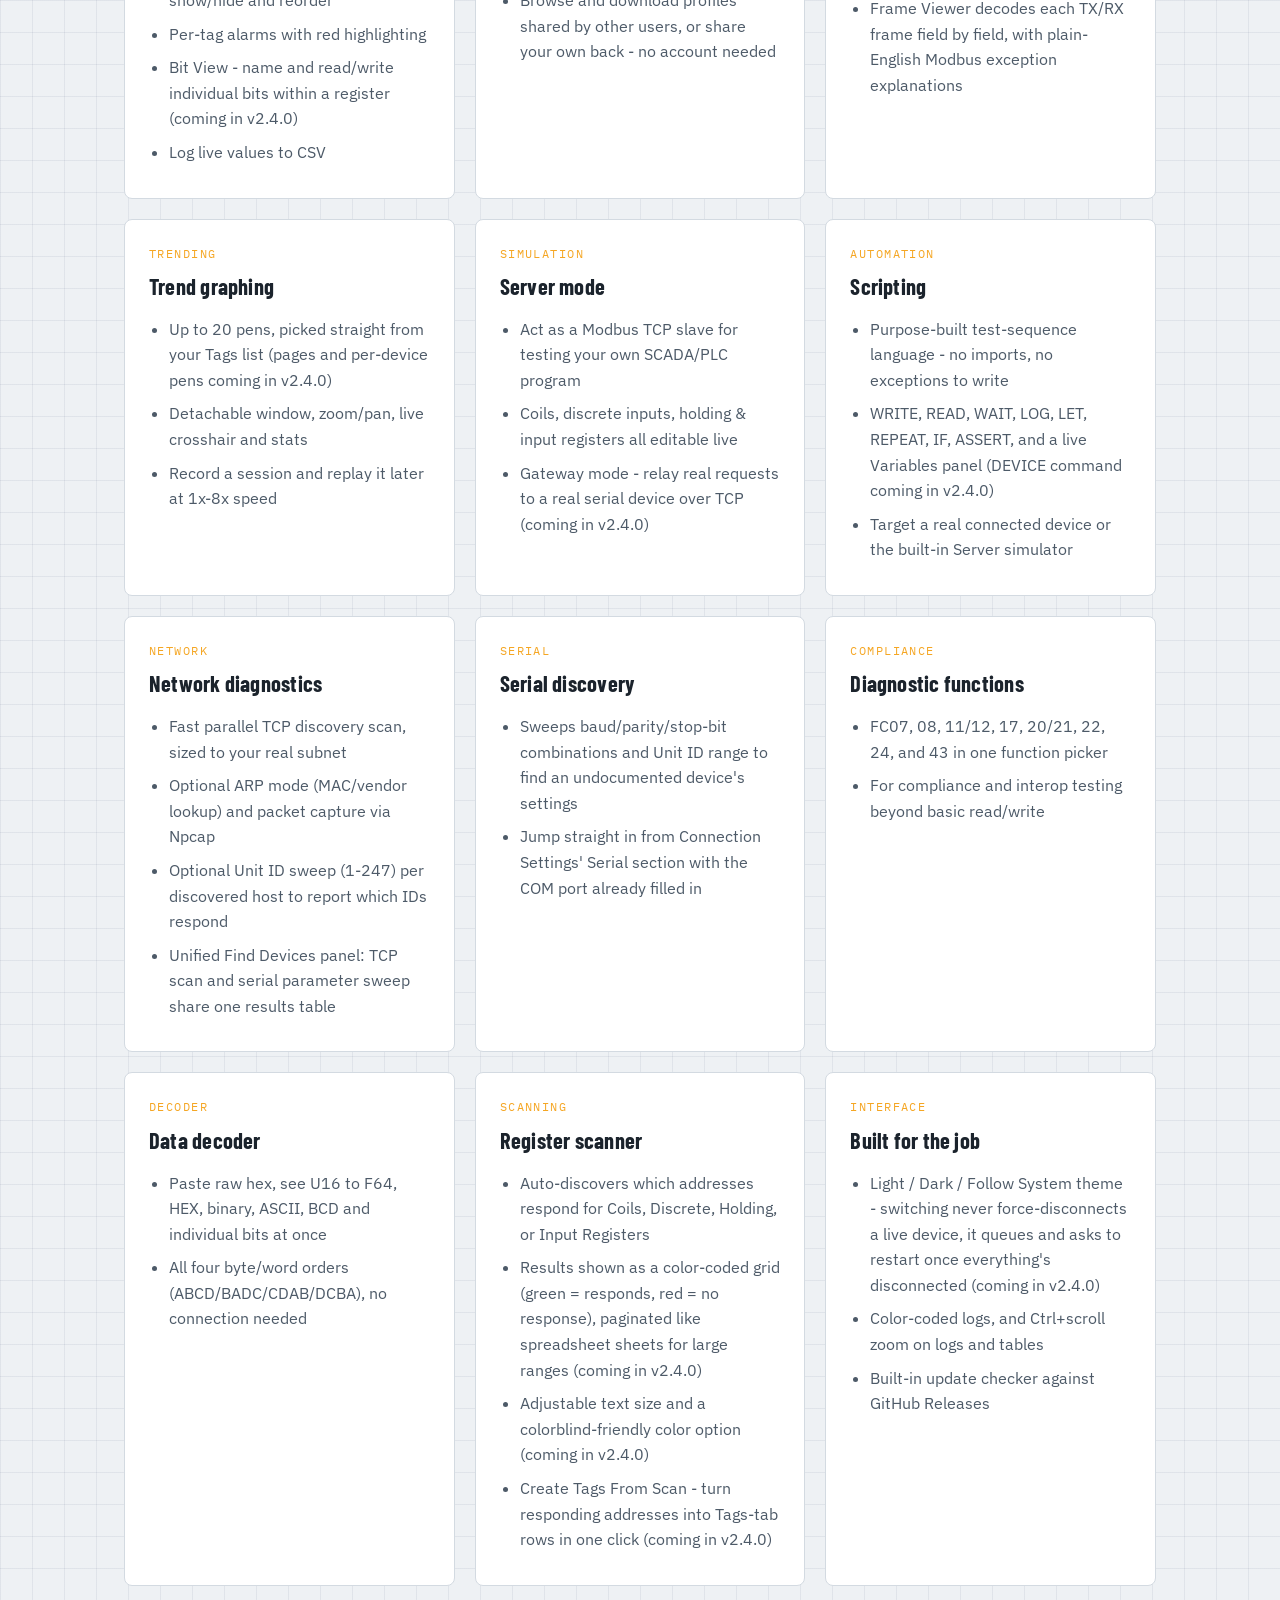
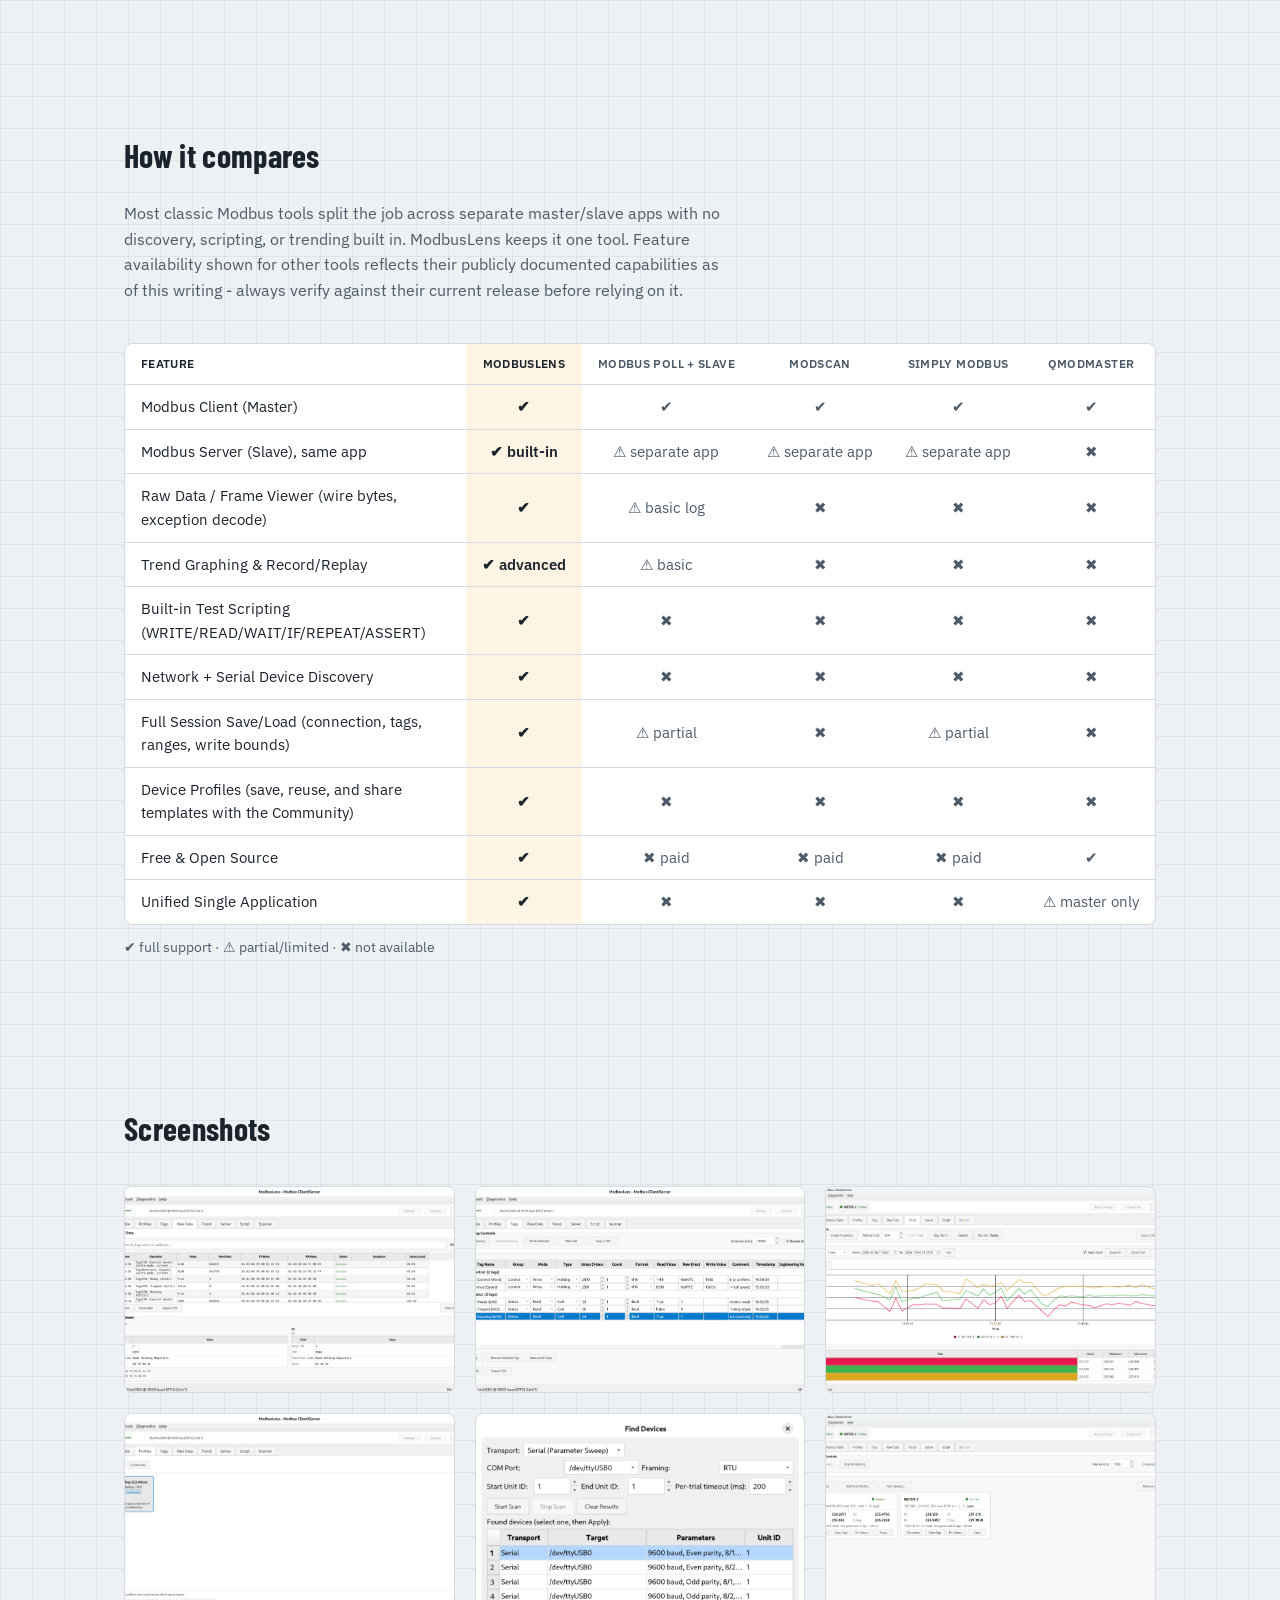
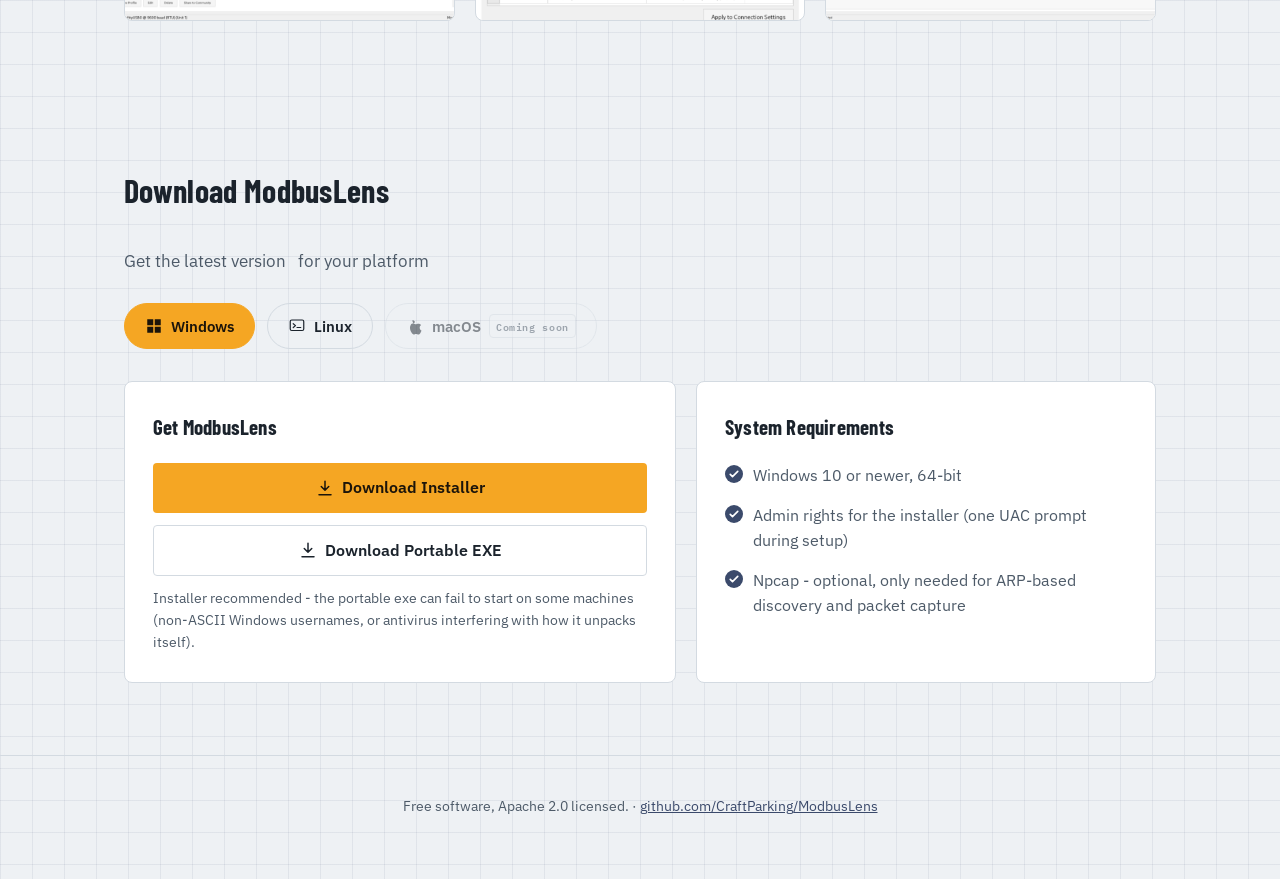
==== commit 0b106378: "Scanner accessibility, trim docs/changelog" ====
--- a/docs/index.html
+++ b/docs/index.html
@@ -88,6 +88,7 @@
 <ul>
 <li>Overview tab: one card per device - live status, success rate, latency and pinned values</li>
 <li>Each device has its own connection and Unit ID; devices behind one gateway share one link</li>
+<li>Select devices in the top bar for Device Settings and Connect/Disconnect Selected, or check a card to Remove Selected</li>
 <li>Tags, Trend pens and Raw Data are per device, with device tabs and filters</li>
 <li>Address Table, Script, Scanner and diagnostics each pick their own device</li>
 </ul>
@@ -223,7 +224,8 @@
 <h3>Register scanner</h3>
 <ul>
 <li>Auto-discovers which addresses respond for Coils, Discrete, Holding, or Input Registers</li>
-<li>Works the same way over TCP or serial</li>
+<li>Results shown as a color-coded grid (green = responds, red = no response), paginated like spreadsheet sheets for large ranges (coming in v2.4.0)</li>
+<li>Adjustable text size and a colorblind-friendly color option (coming in v2.4.0)</li>
 <li>Create Tags From Scan - turn responding addresses into Tags-tab rows in one click (coming in v2.4.0)</li>
 </ul>
 </article>
@@ -232,7 +234,7 @@
 <p class="eyebrow">INTERFACE</p>
 <h3>Built for the job</h3>
 <ul>
-<li>Light / Dark / Follow System theme</li>
+<li>Light / Dark / Follow System theme - switching never force-disconnects a live device, it queues and asks to restart once everything's disconnected (coming in v2.4.0)</li>
 <li>Color-coded logs, and Ctrl+scroll zoom on logs and tables</li>
 <li>Built-in update checker against GitHub Releases</li>
 </ul>
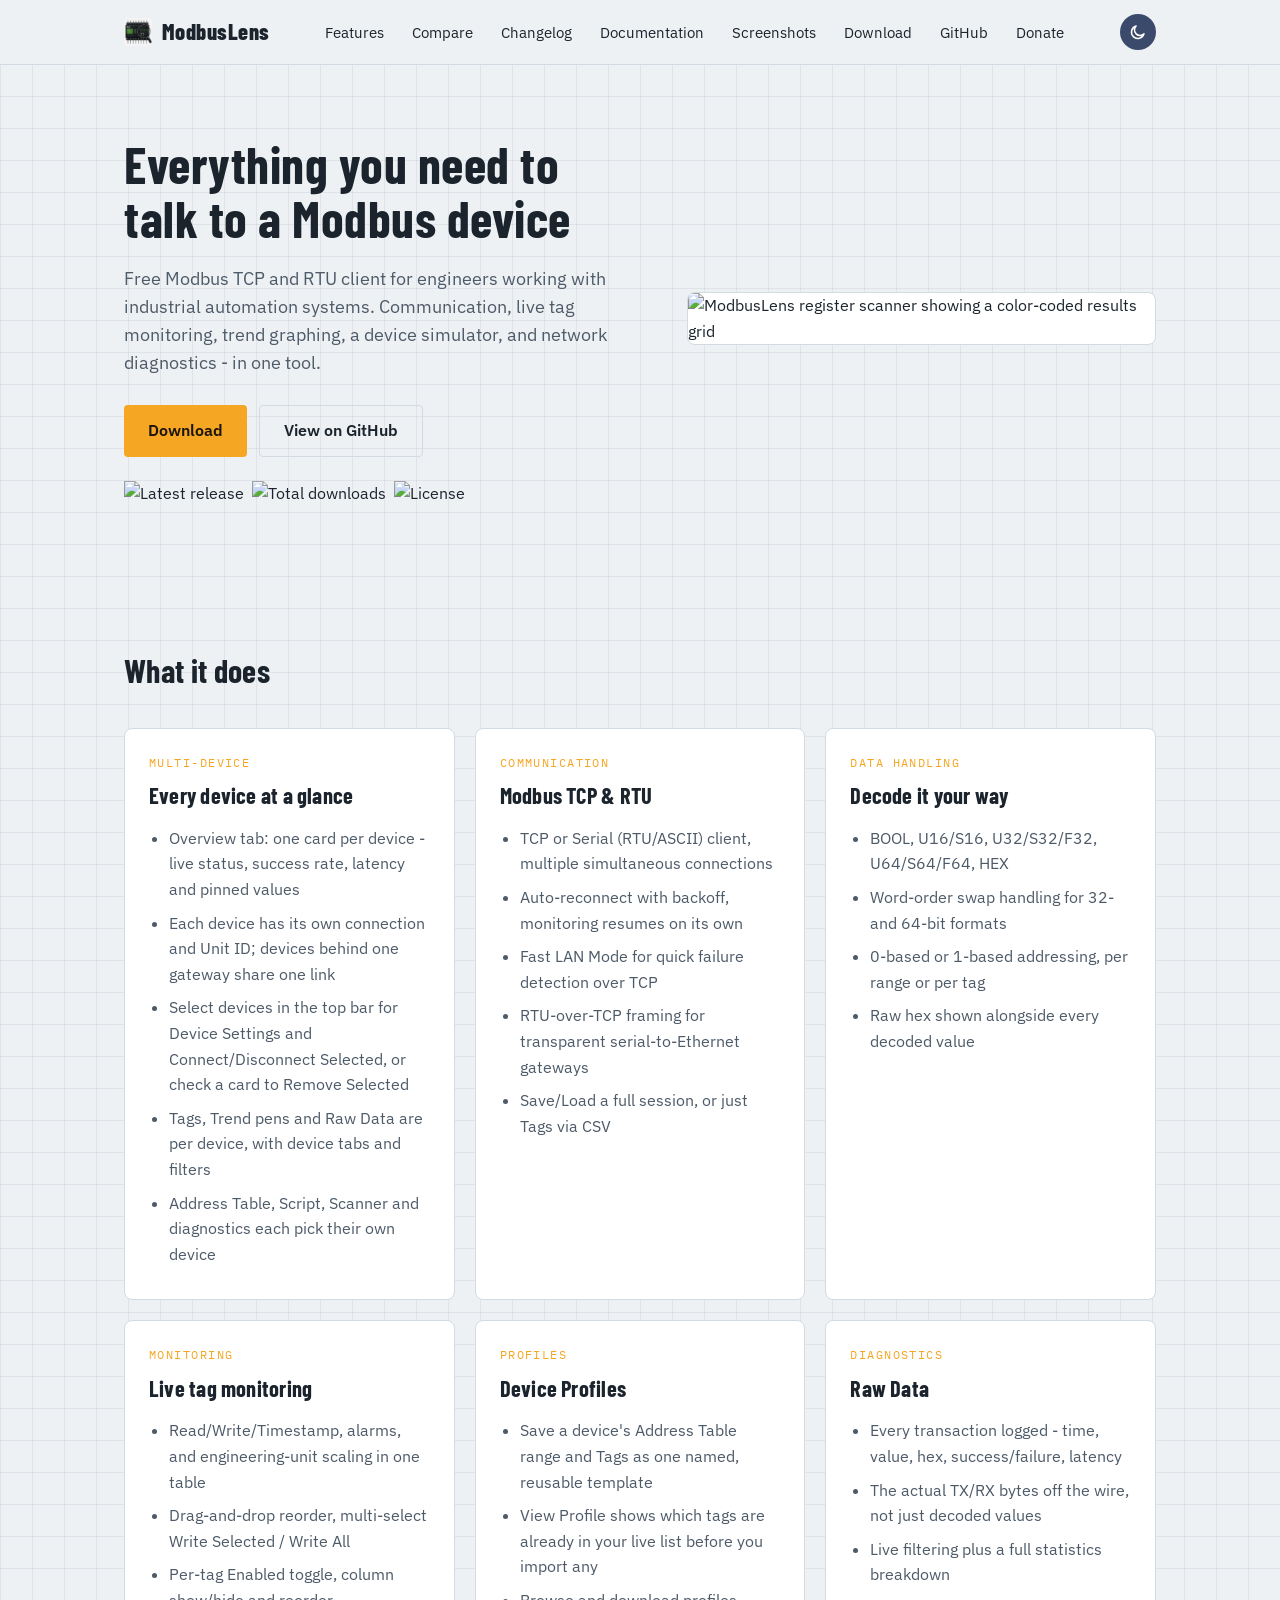
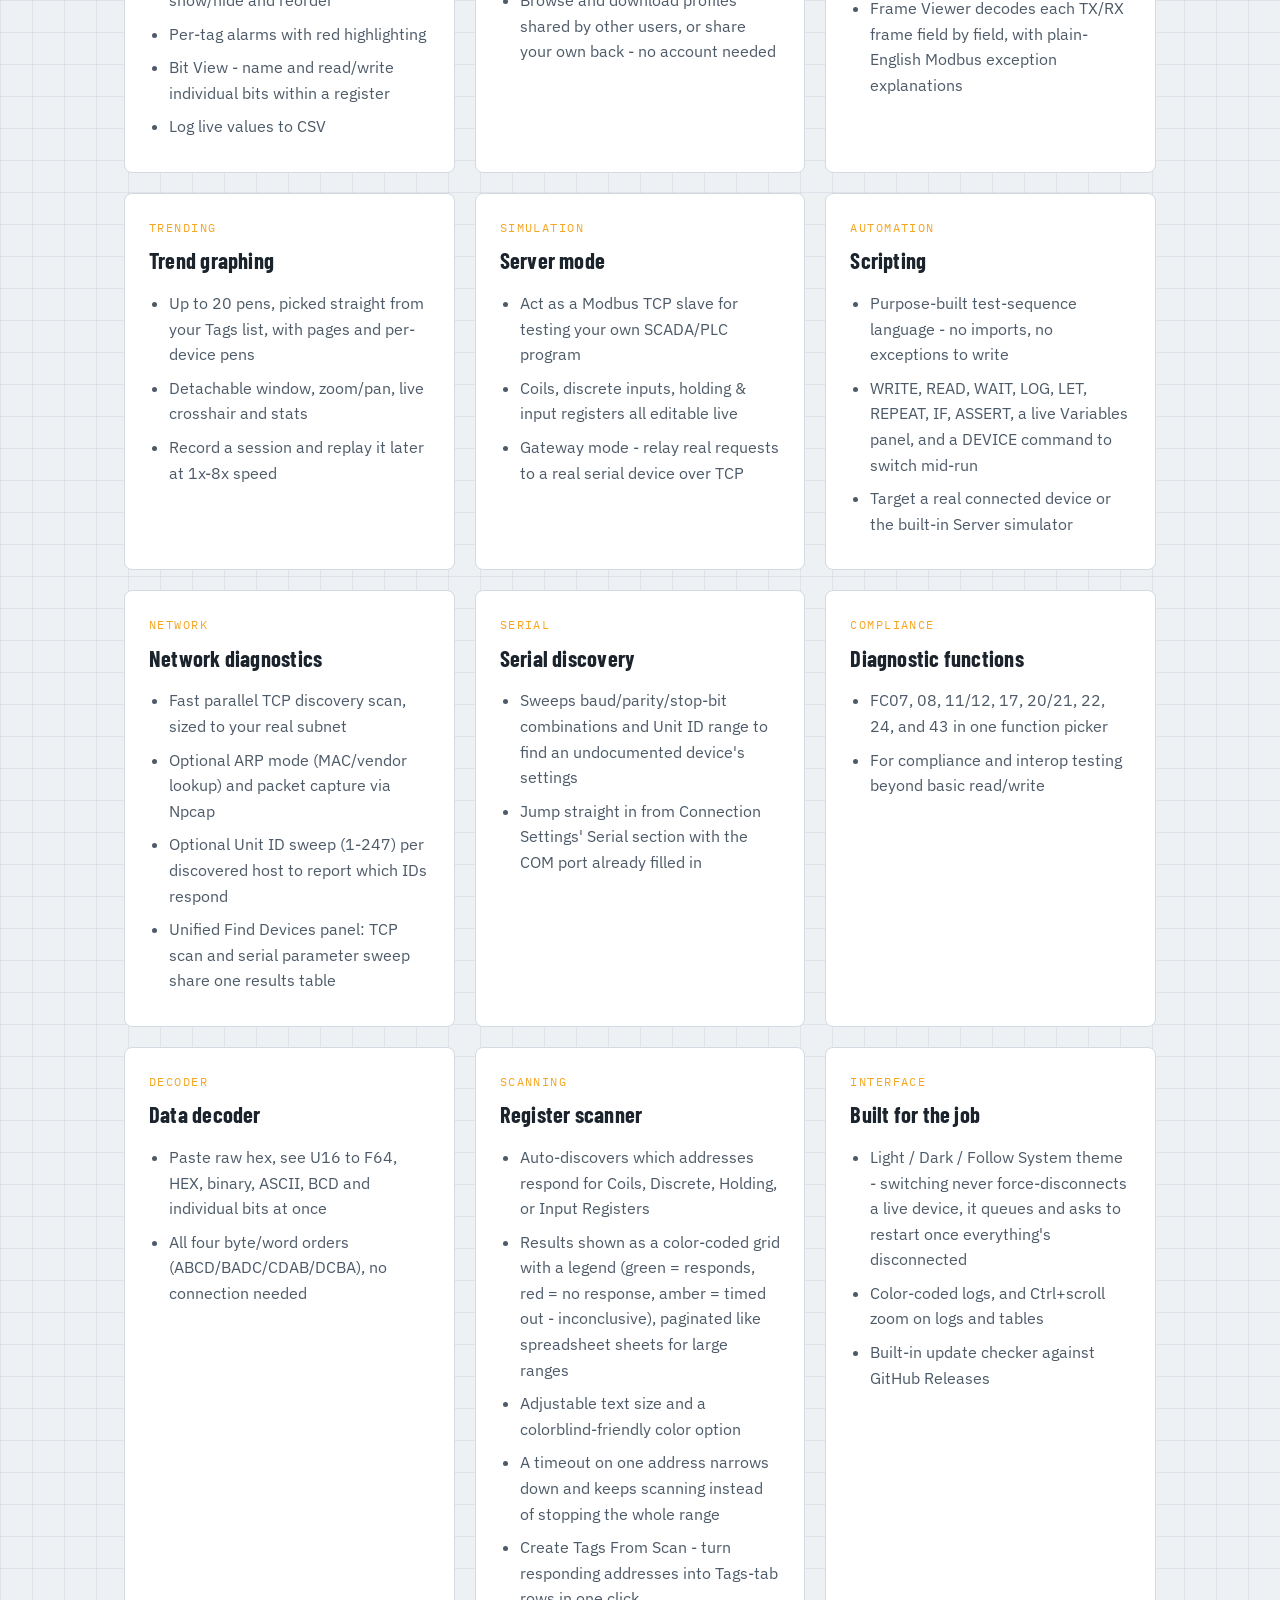
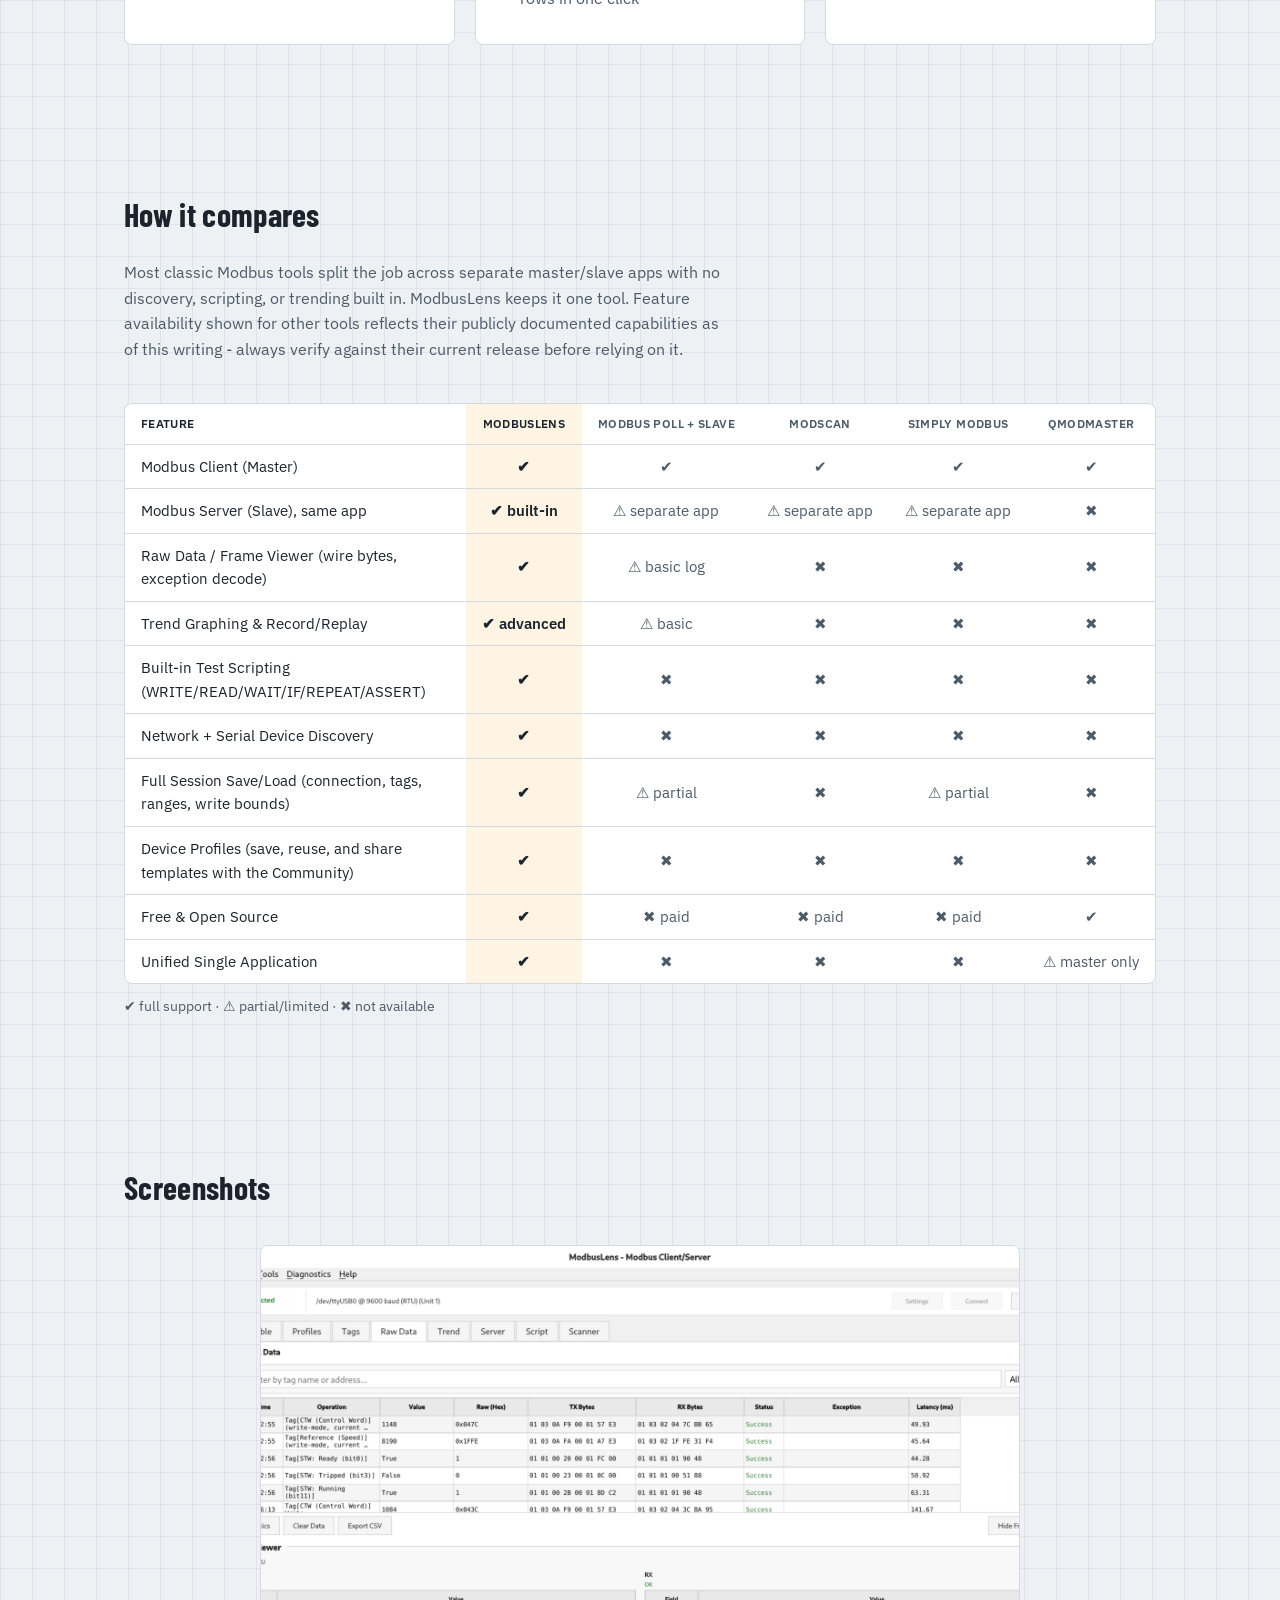
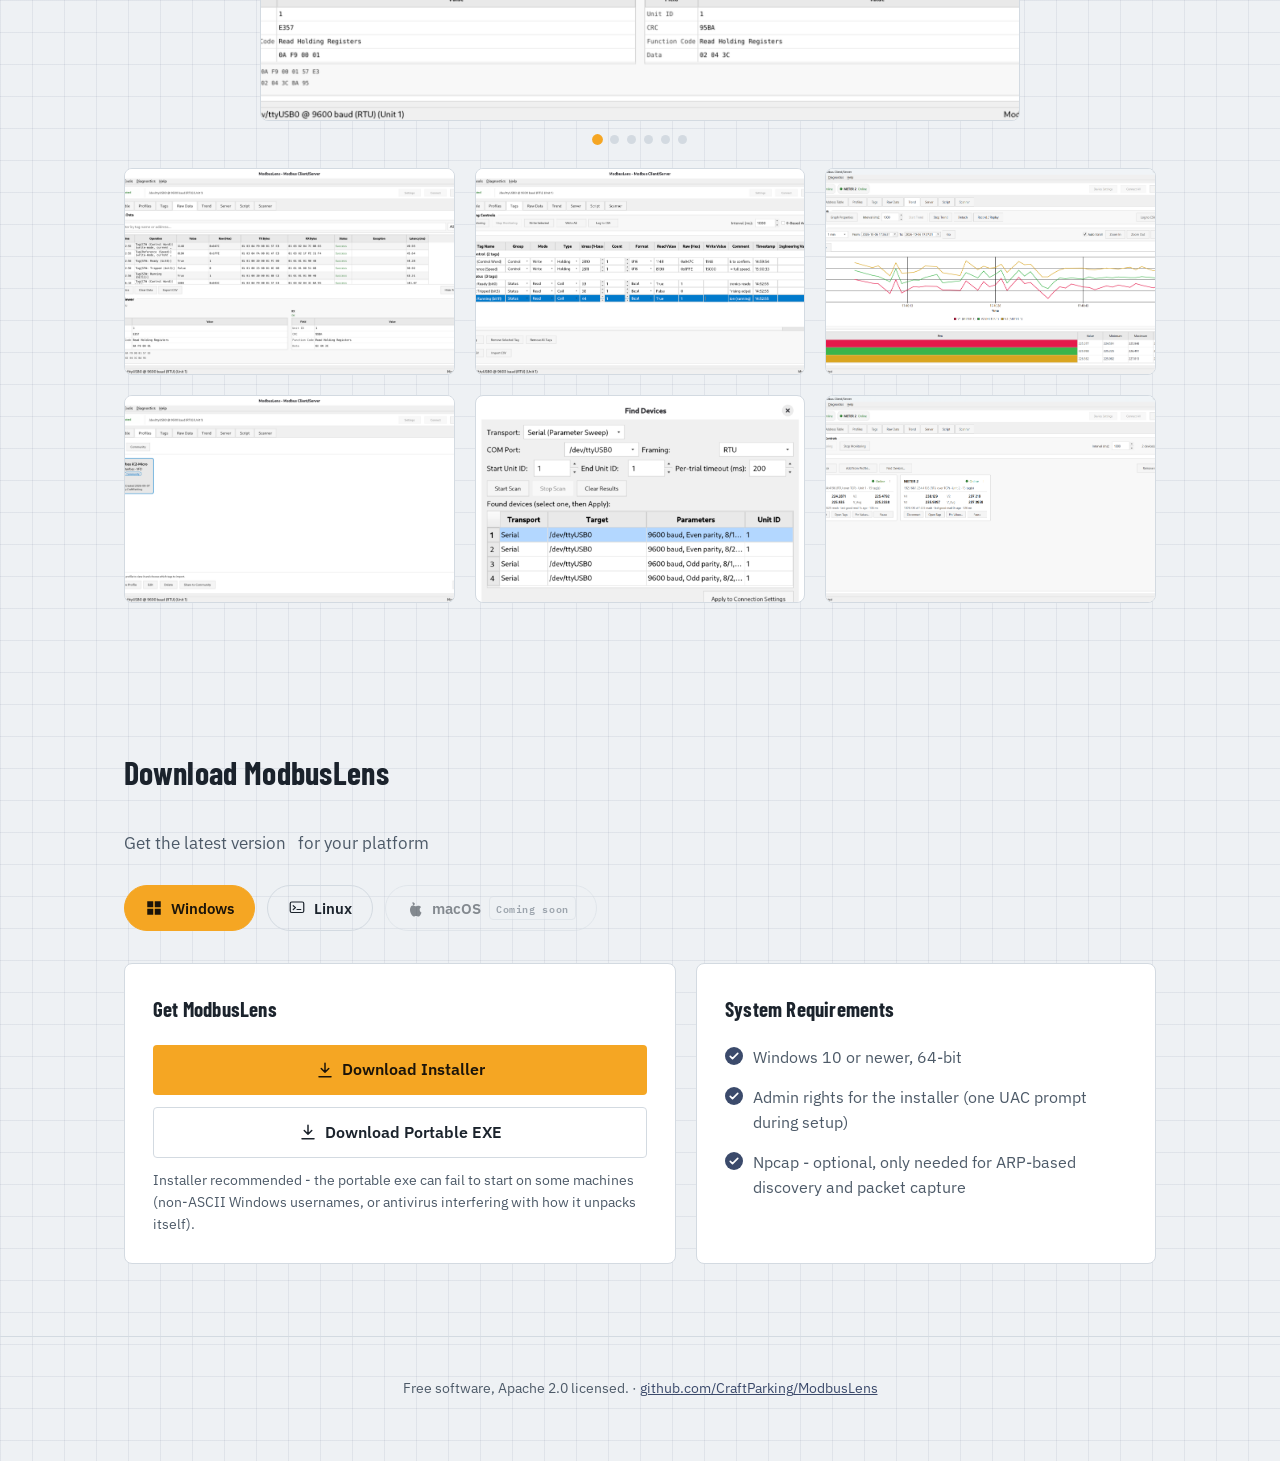
==== commit fc2ade44: "Release 2.4.0, website carousel" ====
--- a/docs/index.html
+++ b/docs/index.html
@@ -73,7 +73,7 @@
 
 <div class="hero-shot reveal">
 <div class="panel-card">
-<img src="assets/main_window.png" alt="ModbusLens Address Table window reading live holding registers">
+<img src="assets/Scanner.PNG" alt="ModbusLens register scanner showing a color-coded results grid" tabindex="0" role="button" aria-label="View larger">
 </div>
 </div>
 </div>
@@ -83,7 +83,7 @@
 <h2 class="reveal">What it does</h2>
 <div class="feature-grid">
 <article class="panel-card feature-card reveal">
-<p class="eyebrow">MULTI-DEVICE &middot; COMING IN v2.4.0</p>
+<p class="eyebrow">MULTI-DEVICE</p>
 <h3>Every device at a glance</h3>
 <ul>
 <li>Overview tab: one card per device - live status, success rate, latency and pinned values</li>
@@ -101,7 +101,7 @@
 <li>TCP or Serial (RTU/ASCII) client, multiple simultaneous connections</li>
 <li>Auto-reconnect with backoff, monitoring resumes on its own</li>
 <li>Fast LAN Mode for quick failure detection over TCP</li>
-<li>RTU-over-TCP framing for transparent serial-to-Ethernet gateways (coming in v2.4.0)</li>
+<li>RTU-over-TCP framing for transparent serial-to-Ethernet gateways</li>
 <li>Save/Load a full session, or just Tags via CSV</li>
 </ul>
 </article>
@@ -125,7 +125,7 @@
 <li>Drag-and-drop reorder, multi-select Write Selected / Write All</li>
 <li>Per-tag Enabled toggle, column show/hide and reorder</li>
 <li>Per-tag alarms with red highlighting</li>
-<li>Bit View - name and read/write individual bits within a register (coming in v2.4.0)</li>
+<li>Bit View - name and read/write individual bits within a register</li>
 <li>Log live values to CSV</li>
 </ul>
 </article>
@@ -155,7 +155,7 @@
 <p class="eyebrow">TRENDING</p>
 <h3>Trend graphing</h3>
 <ul>
-<li>Up to 20 pens, picked straight from your Tags list (pages and per-device pens coming in v2.4.0)</li>
+<li>Up to 20 pens, picked straight from your Tags list, with pages and per-device pens</li>
 <li>Detachable window, zoom/pan, live crosshair and stats</li>
 <li>Record a session and replay it later at 1x-8x speed</li>
 </ul>
@@ -167,7 +167,7 @@
 <ul>
 <li>Act as a Modbus TCP slave for testing your own SCADA/PLC program</li>
 <li>Coils, discrete inputs, holding &amp; input registers all editable live</li>
-<li>Gateway mode - relay real requests to a real serial device over TCP (coming in v2.4.0)</li>
+<li>Gateway mode - relay real requests to a real serial device over TCP</li>
 </ul>
 </article>
 
@@ -176,7 +176,7 @@
 <h3>Scripting</h3>
 <ul>
 <li>Purpose-built test-sequence language - no imports, no exceptions to write</li>
-<li>WRITE, READ, WAIT, LOG, LET, REPEAT, IF, ASSERT, and a live Variables panel (DEVICE command coming in v2.4.0)</li>
+<li>WRITE, READ, WAIT, LOG, LET, REPEAT, IF, ASSERT, a live Variables panel, and a DEVICE command to switch mid-run</li>
 <li>Target a real connected device or the built-in Server simulator</li>
 </ul>
 </article>
@@ -224,9 +224,10 @@
 <h3>Register scanner</h3>
 <ul>
 <li>Auto-discovers which addresses respond for Coils, Discrete, Holding, or Input Registers</li>
-<li>Results shown as a color-coded grid (green = responds, red = no response), paginated like spreadsheet sheets for large ranges (coming in v2.4.0)</li>
-<li>Adjustable text size and a colorblind-friendly color option (coming in v2.4.0)</li>
-<li>Create Tags From Scan - turn responding addresses into Tags-tab rows in one click (coming in v2.4.0)</li>
+<li>Results shown as a color-coded grid with a legend (green = responds, red = no response, amber = timed out - inconclusive), paginated like spreadsheet sheets for large ranges</li>
+<li>Adjustable text size and a colorblind-friendly color option</li>
+<li>A timeout on one address narrows down and keeps scanning instead of stopping the whole range</li>
+<li>Create Tags From Scan - turn responding addresses into Tags-tab rows in one click</li>
 </ul>
 </article>
 
@@ -234,7 +235,7 @@
 <p class="eyebrow">INTERFACE</p>
 <h3>Built for the job</h3>
 <ul>
-<li>Light / Dark / Follow System theme - switching never force-disconnects a live device, it queues and asks to restart once everything's disconnected (coming in v2.4.0)</li>
+<li>Light / Dark / Follow System theme - switching never force-disconnects a live device, it queues and asks to restart once everything's disconnected</li>
 <li>Color-coded logs, and Ctrl+scroll zoom on logs and tables</li>
 <li>Built-in update checker against GitHub Releases</li>
 </ul>
@@ -280,7 +281,15 @@
 
 <section id="screenshots">
 <h2 class="reveal">Screenshots</h2>
-<div class="shot-stack">
+
+<div class="shot-preview reveal">
+<div class="panel-card">
+<img id="shot-preview-img" src="assets/raw_data.png" alt="Raw Data view" tabindex="0" role="button" aria-label="View larger">
+</div>
+<div class="shot-preview-dots" id="shot-preview-dots"></div>
+</div>
+
+<div class="shot-stack" id="shot-stack">
 <figure class="panel-card reveal">
 <img src="assets/raw_data.png" alt="Raw Data view" tabindex="0" role="button" aria-label="View larger">
 </figure>
@@ -302,7 +311,7 @@
 </figure>
 
 <figure class="panel-card reveal">
-<img src="assets/overview.png" alt="Coming in v2.4.0: Overview tab with two meters online, live values and per-device status" tabindex="0" role="button" aria-label="View larger">
+<img src="assets/overview.png" alt="Overview tab with two meters online, live values and per-device status" tabindex="0" role="button" aria-label="View larger">
 </figure>
 </div>
 </section>
@@ -443,7 +452,7 @@
     document.body.style.overflow = '';
   }
 
-  document.querySelectorAll('.shot-stack img').forEach(function (img) {
+  document.querySelectorAll('.shot-stack img, .hero-shot img, .shot-preview img').forEach(function (img) {
     img.addEventListener('click', function () { openLightbox(img); });
     img.addEventListener('keydown', function (e) {
       if (e.key === 'Enter' || e.key === ' ') {
@@ -452,6 +461,53 @@
       }
     });
   });
+
+  // Screenshots: a big preview that auto-advances through the thumbnails below it.
+  // Clicking a thumbnail jumps the preview straight to that shot (and restarts the
+  // timer, so it doesn't immediately flip away from what was just picked); clicking
+  // the preview itself opens the lightbox like any other shot.
+  var shotThumbs = Array.prototype.slice.call(document.querySelectorAll('#shot-stack img'));
+  var previewImg = document.getElementById('shot-preview-img');
+  var previewDots = document.getElementById('shot-preview-dots');
+  if (shotThumbs.length && previewImg && previewDots) {
+    var shotIndex = 0;
+    var shotTimer = null;
+    var dots = shotThumbs.map(function (thumb, i) {
+      var dot = document.createElement('button');
+      dot.className = 'shot-preview-dot';
+      dot.type = 'button';
+      dot.setAttribute('aria-label', 'Show screenshot ' + (i + 1) + ': ' + thumb.alt);
+      dot.addEventListener('click', function () { showShot(i, true); });
+      previewDots.appendChild(dot);
+      return dot;
+    });
+
+    function showShot(i, restart) {
+      shotIndex = i;
+      previewImg.style.opacity = '0';
+      window.setTimeout(function () {
+        previewImg.src = shotThumbs[shotIndex].src;
+        previewImg.alt = shotThumbs[shotIndex].alt;
+        previewImg.style.opacity = '1';
+      }, 150);
+      dots.forEach(function (dot, j) { dot.classList.toggle('is-active', j === i); });
+      if (restart) resetShotTimer();
+    }
+
+    function resetShotTimer() {
+      if (shotTimer) window.clearInterval(shotTimer);
+      shotTimer = window.setInterval(function () {
+        showShot((shotIndex + 1) % shotThumbs.length, false);
+      }, 4000);
+    }
+
+    shotThumbs.forEach(function (thumb, i) {
+      thumb.addEventListener('click', function () { showShot(i, true); });
+    });
+
+    dots[0].classList.add('is-active');  // matches the preview's initial markup -- no fade needed yet
+    resetShotTimer();
+  }
 
   lightbox.addEventListener('click', function (e) {
     if (e.target === lightbox) closeLightbox();
--- a/docs/style.css
+++ b/docs/style.css
@@ -693,6 +693,50 @@
 }
 
 /* ---------------- Screenshots ---------------- */
+
+.shot-preview {
+  margin-bottom: 24px;
+}
+
+.shot-preview .panel-card {
+  max-width: 760px;
+  margin: 0 auto;
+}
+
+.shot-preview img {
+  aspect-ratio: 16 / 10;
+  object-fit: cover;
+  object-position: top;
+  cursor: zoom-in;
+  transition: opacity 0.15s ease;
+}
+
+.shot-preview-dots {
+  display: flex;
+  justify-content: center;
+  gap: 8px;
+  margin-top: 14px;
+}
+
+.shot-preview-dot {
+  width: 9px;
+  height: 9px;
+  border-radius: 50%;
+  border: none;
+  padding: 0;
+  background: var(--line);
+  cursor: pointer;
+  transition: background 0.2s ease, transform 0.2s ease;
+}
+
+.shot-preview-dot:hover {
+  background: var(--muted);
+}
+
+.shot-preview-dot.is-active {
+  background: var(--accent);
+  transform: scale(1.2);
+}
 
 .shot-stack {
   display: grid;
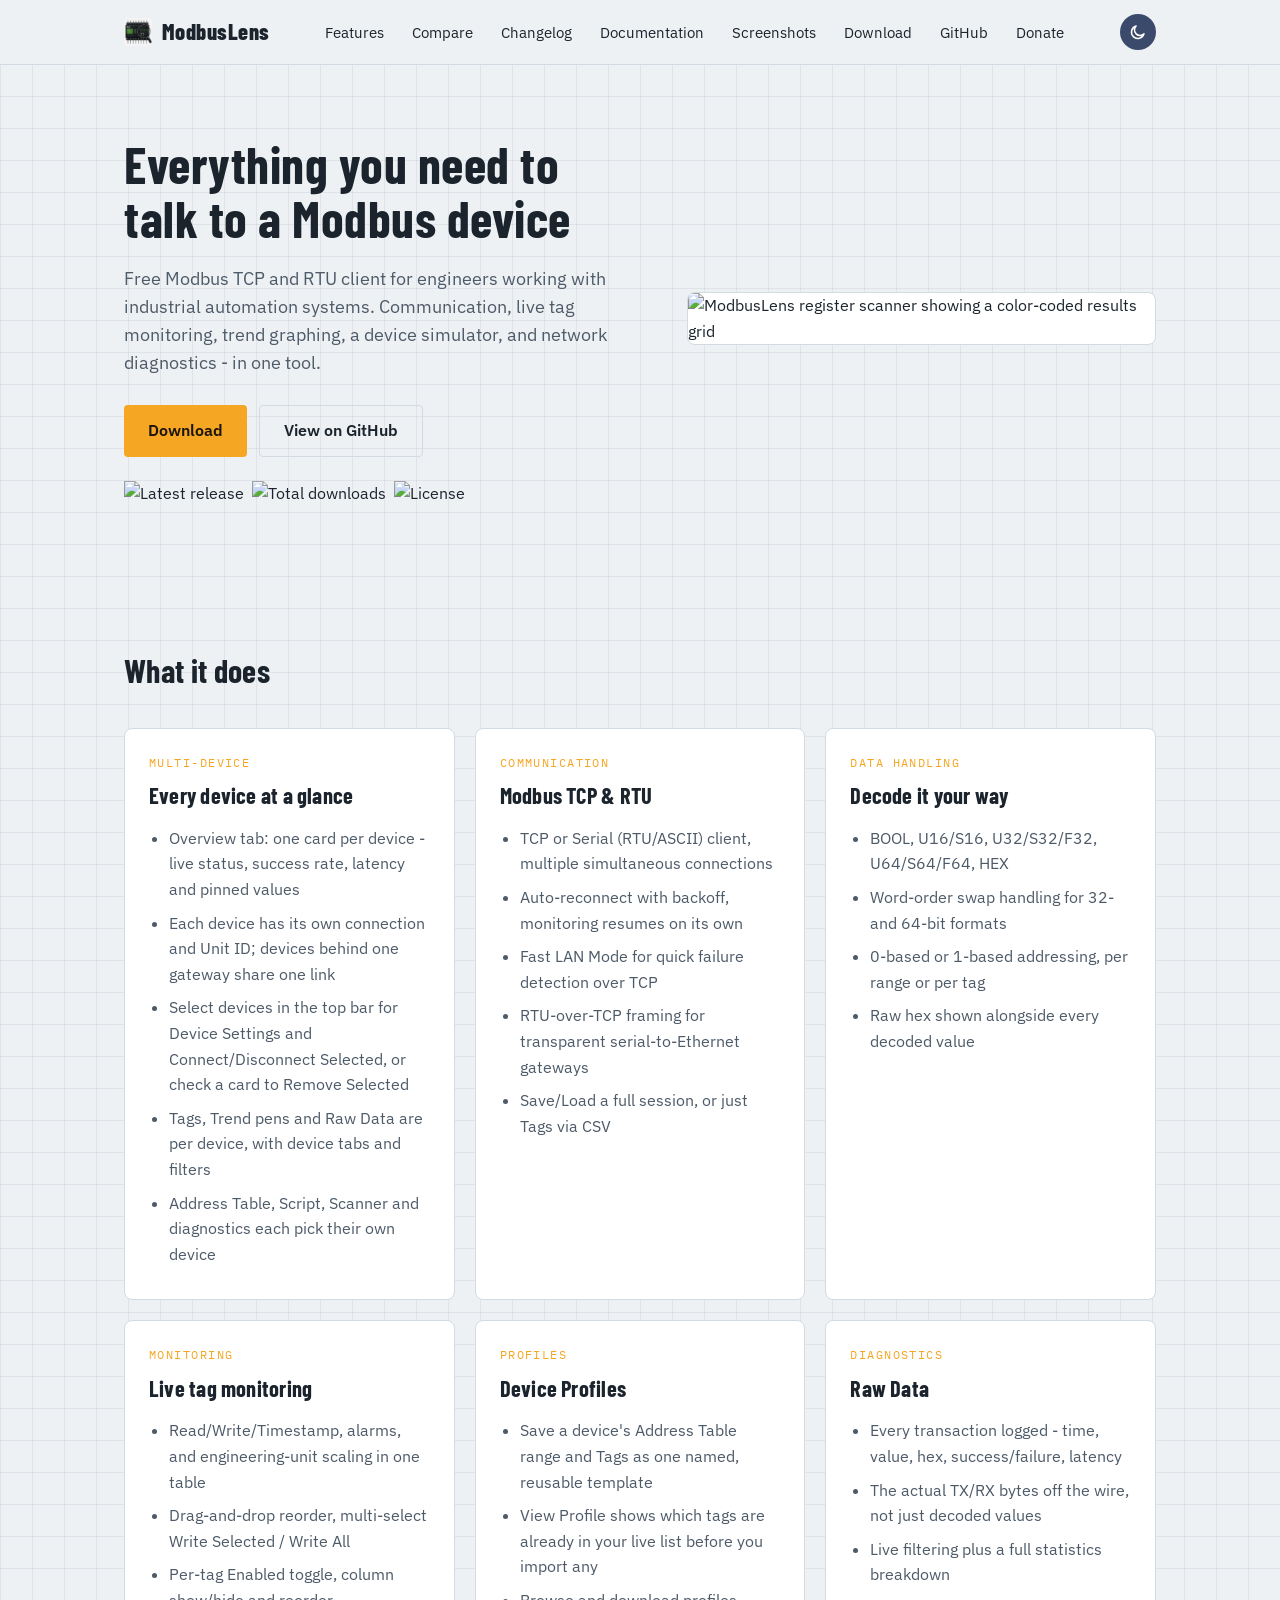
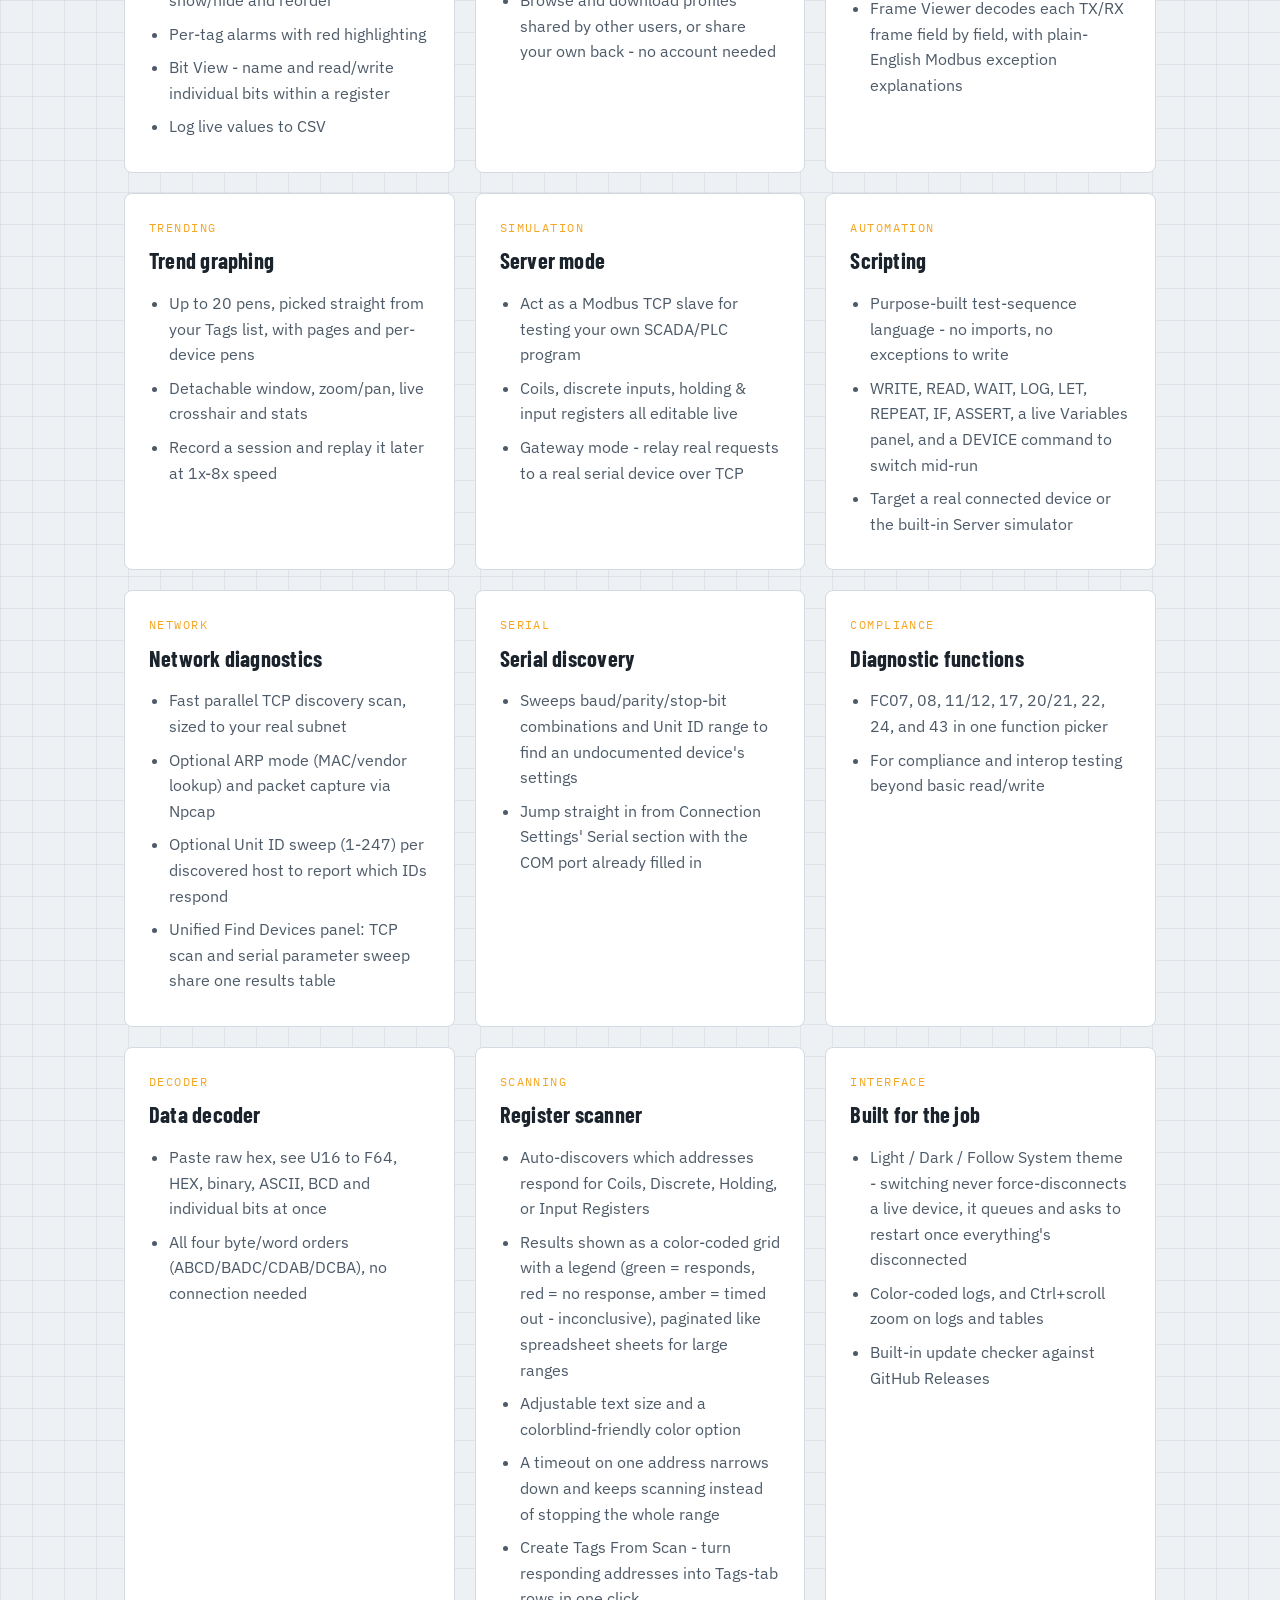
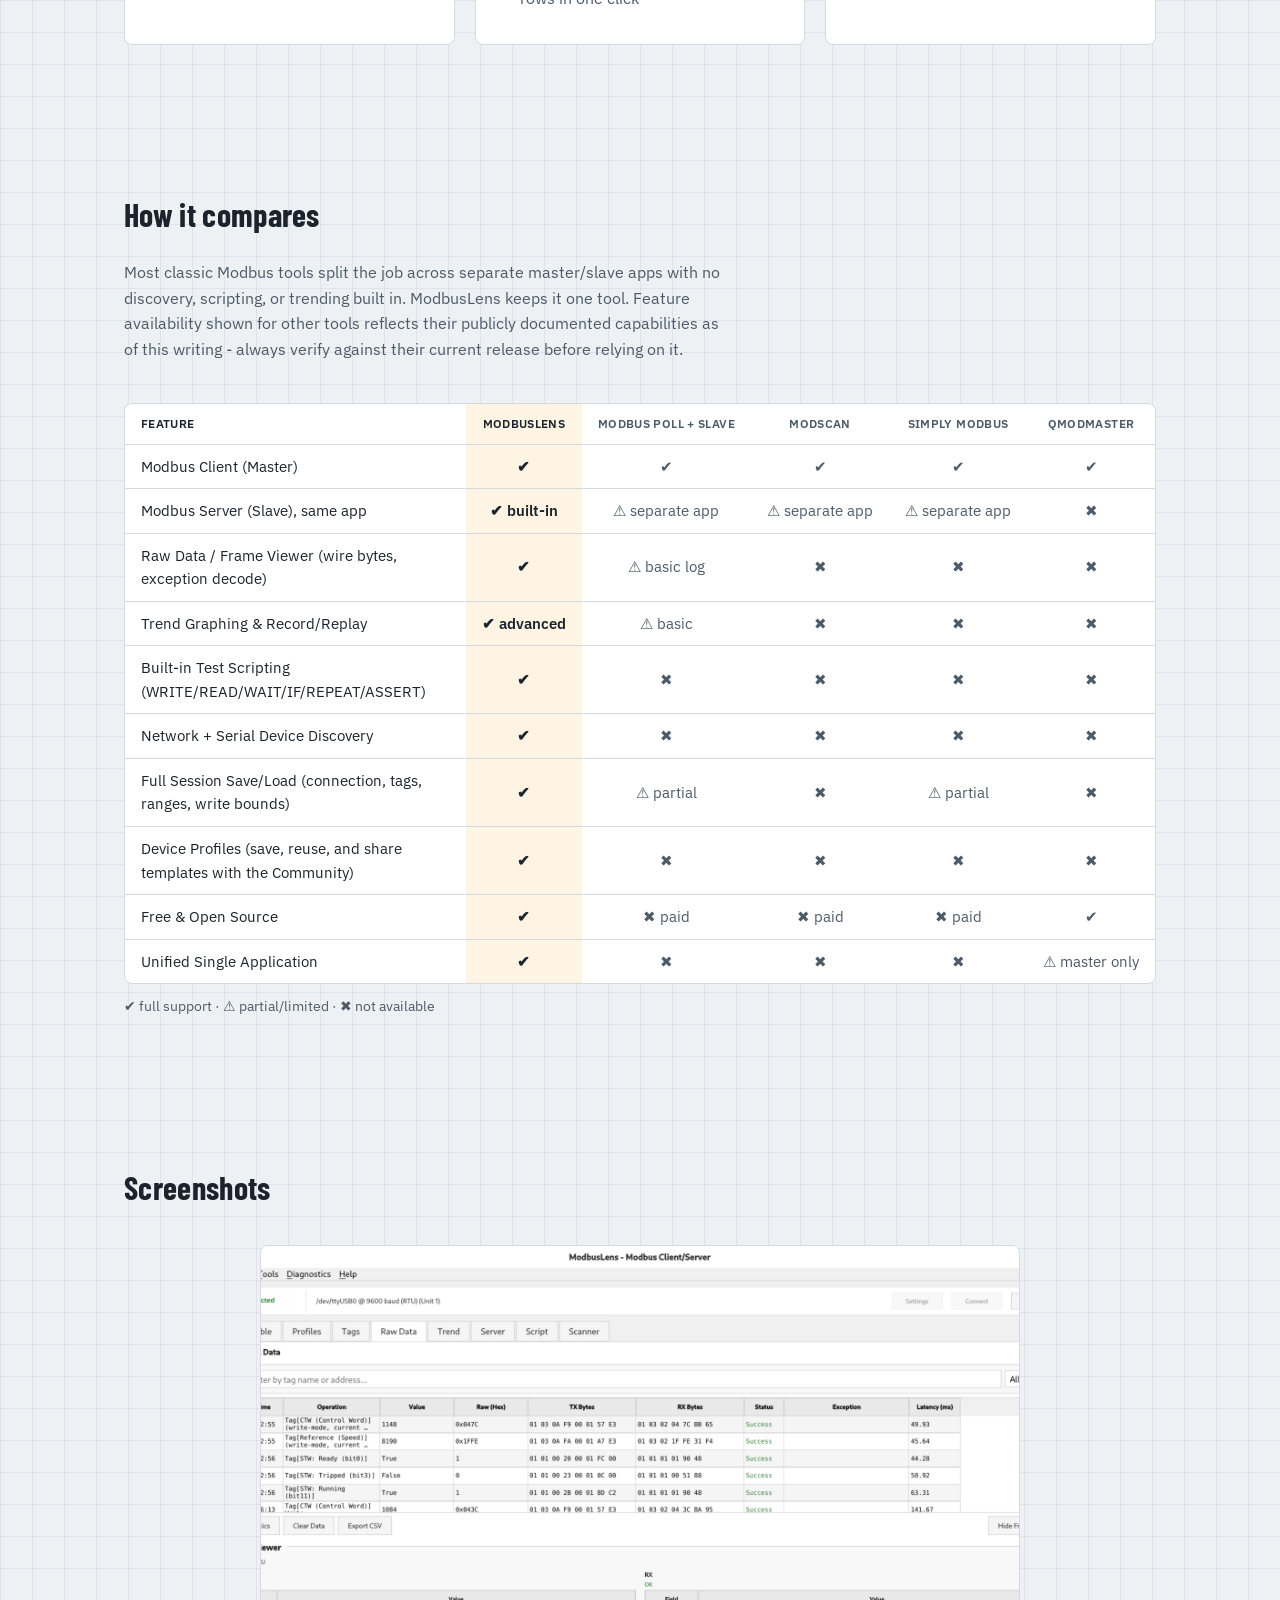
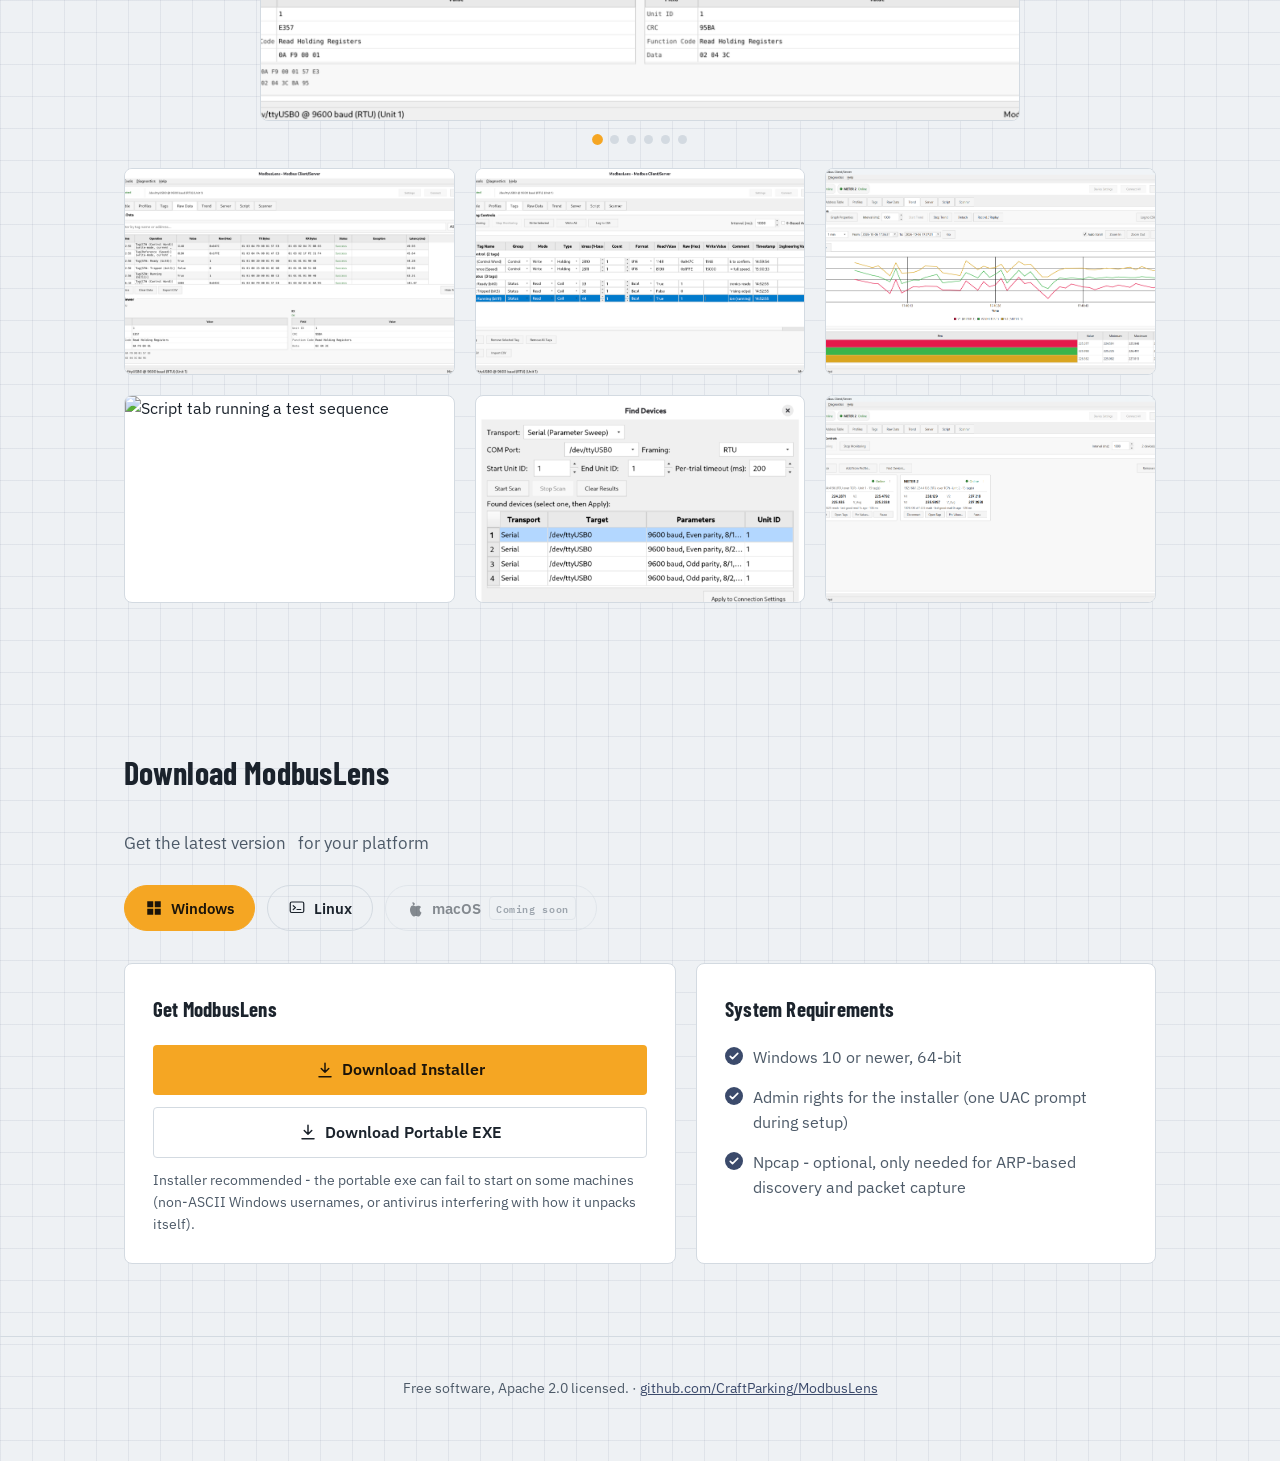
==== commit 6c2cb175: "Swap Profiles shot for Script" ====
--- a/docs/index.html
+++ b/docs/index.html
@@ -303,7 +303,7 @@
 </figure>
 
 <figure class="panel-card reveal">
-<img src="assets/profile.png" alt="Device Profiles tab" tabindex="0" role="button" aria-label="View larger">
+<img src="assets/script.PNG" alt="Script tab running a test sequence" tabindex="0" role="button" aria-label="View larger">
 </figure>
 
 <figure class="panel-card reveal">
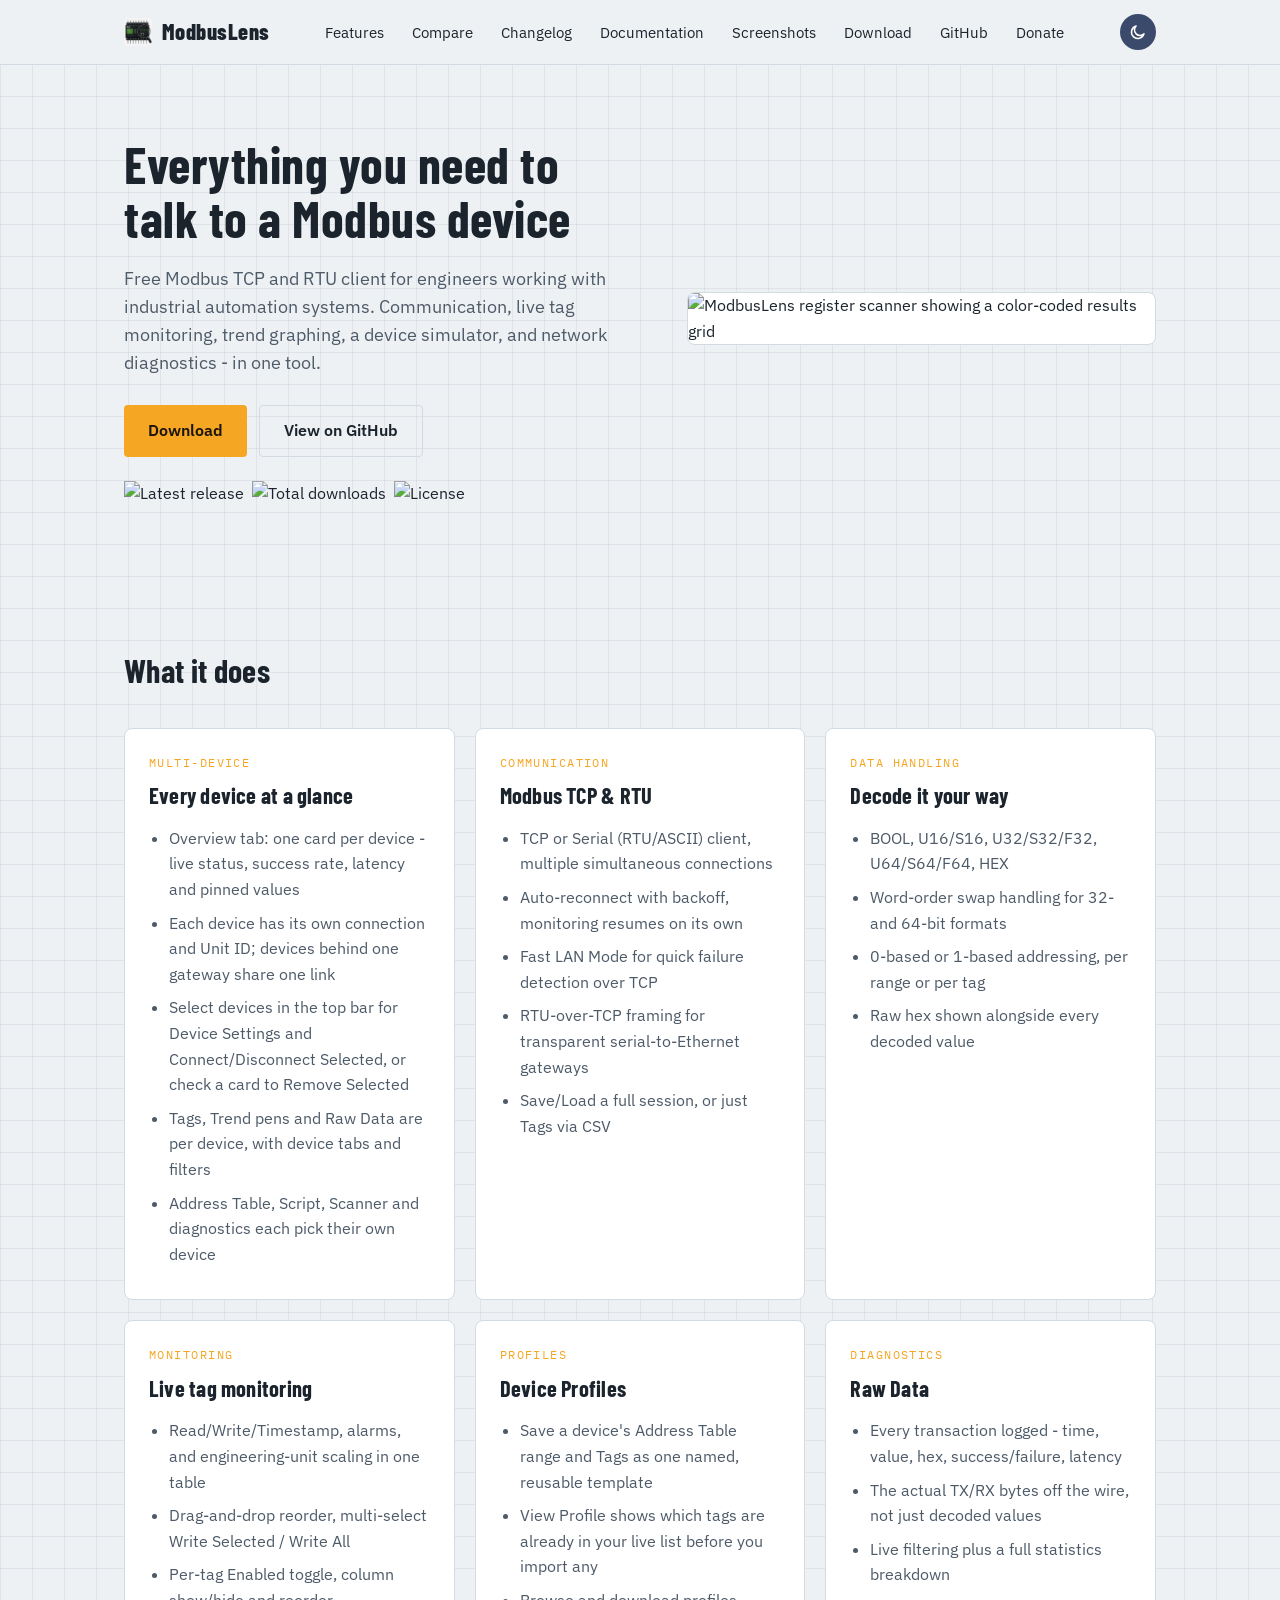
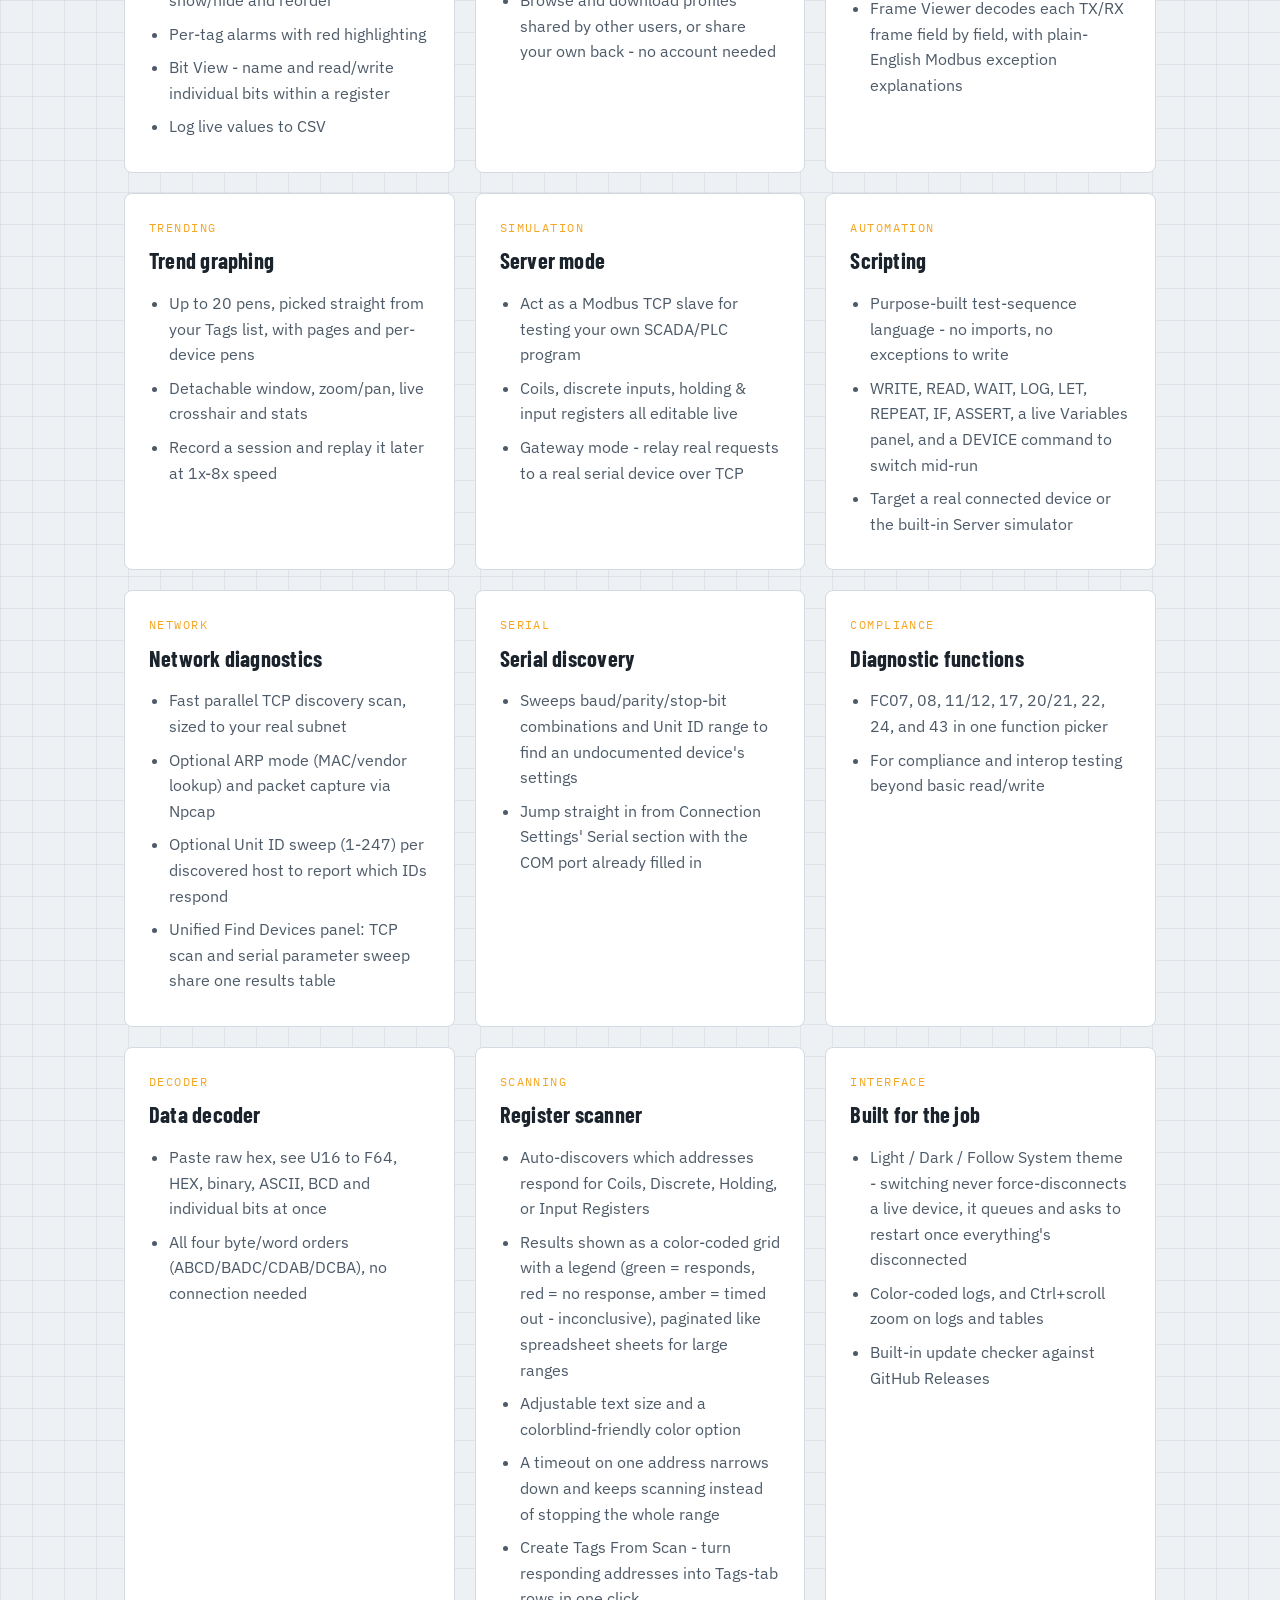
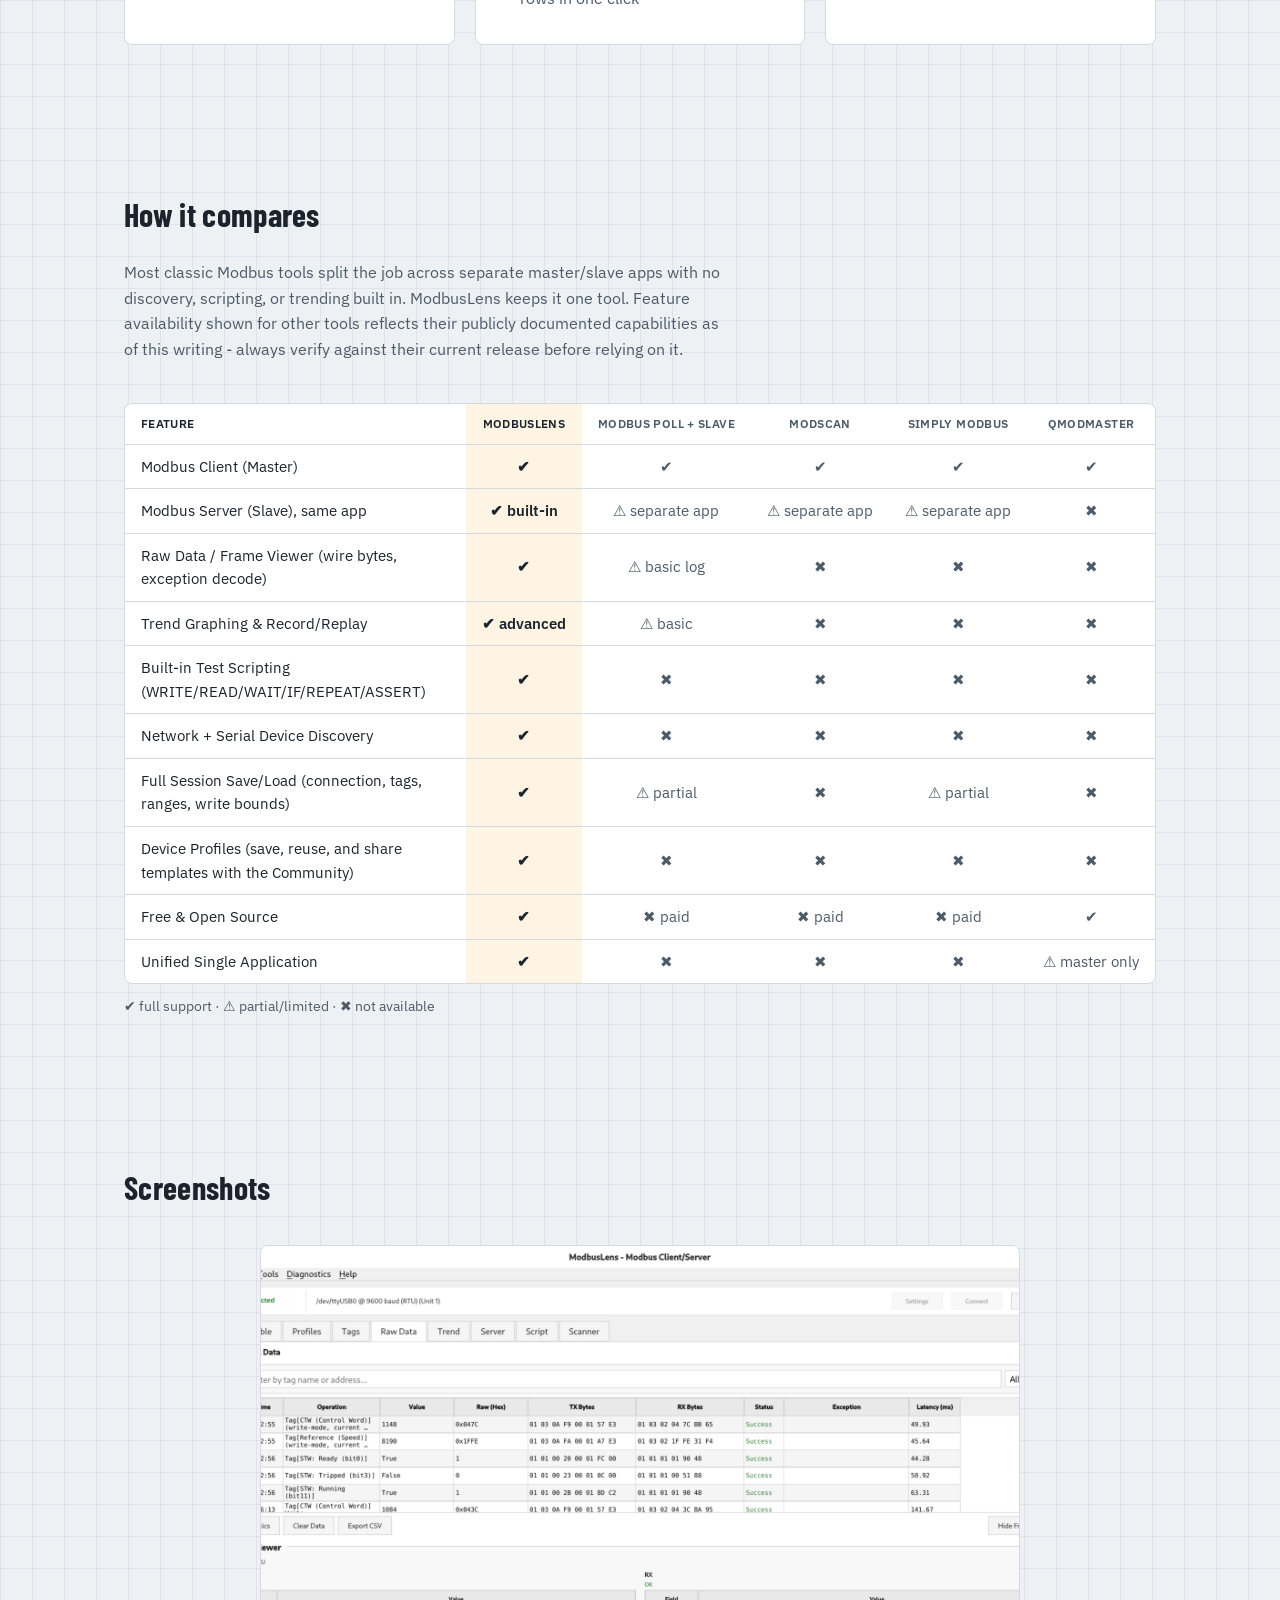
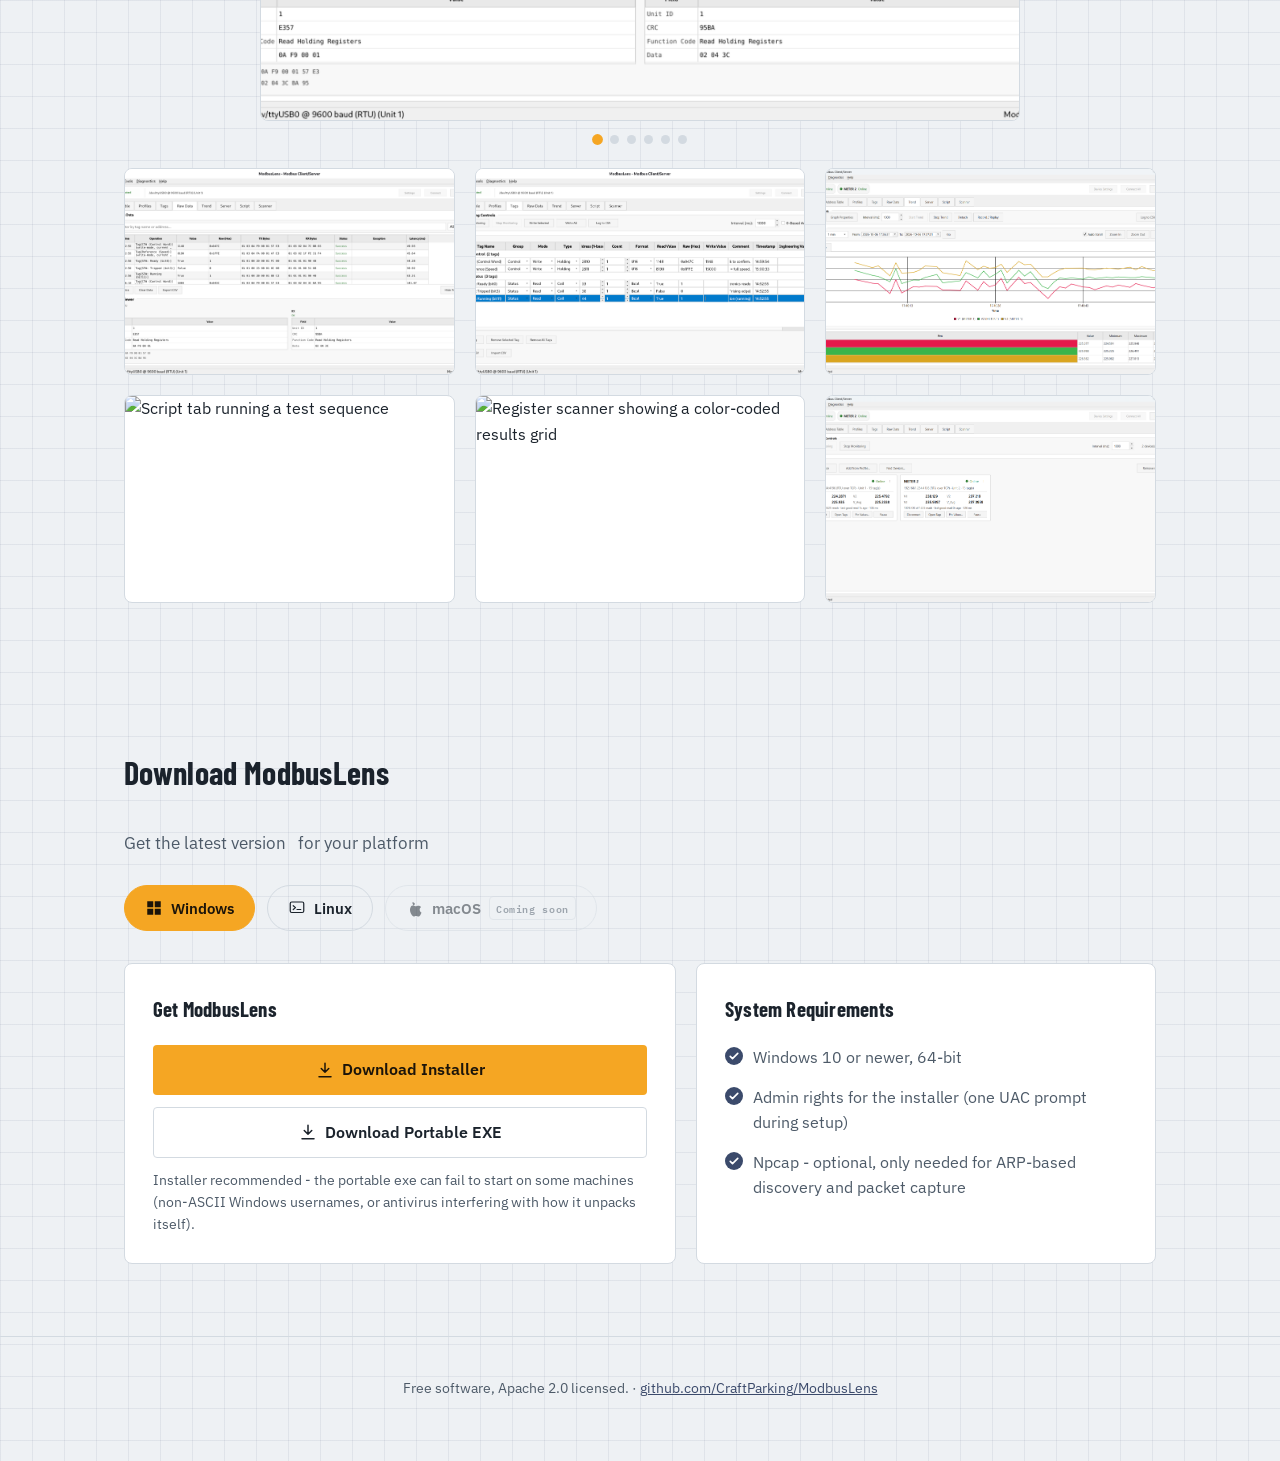
==== commit aeead46d: "Swap Find Devices shot for Scanner" ====
--- a/docs/index.html
+++ b/docs/index.html
@@ -307,7 +307,7 @@
 </figure>
 
 <figure class="panel-card reveal">
-<img src="assets/serial_discovery.png" alt="Find Devices dialog" tabindex="0" role="button" aria-label="View larger">
+<img src="assets/Scanner.PNG" alt="Register scanner showing a color-coded results grid" tabindex="0" role="button" aria-label="View larger">
 </figure>
 
 <figure class="panel-card reveal">
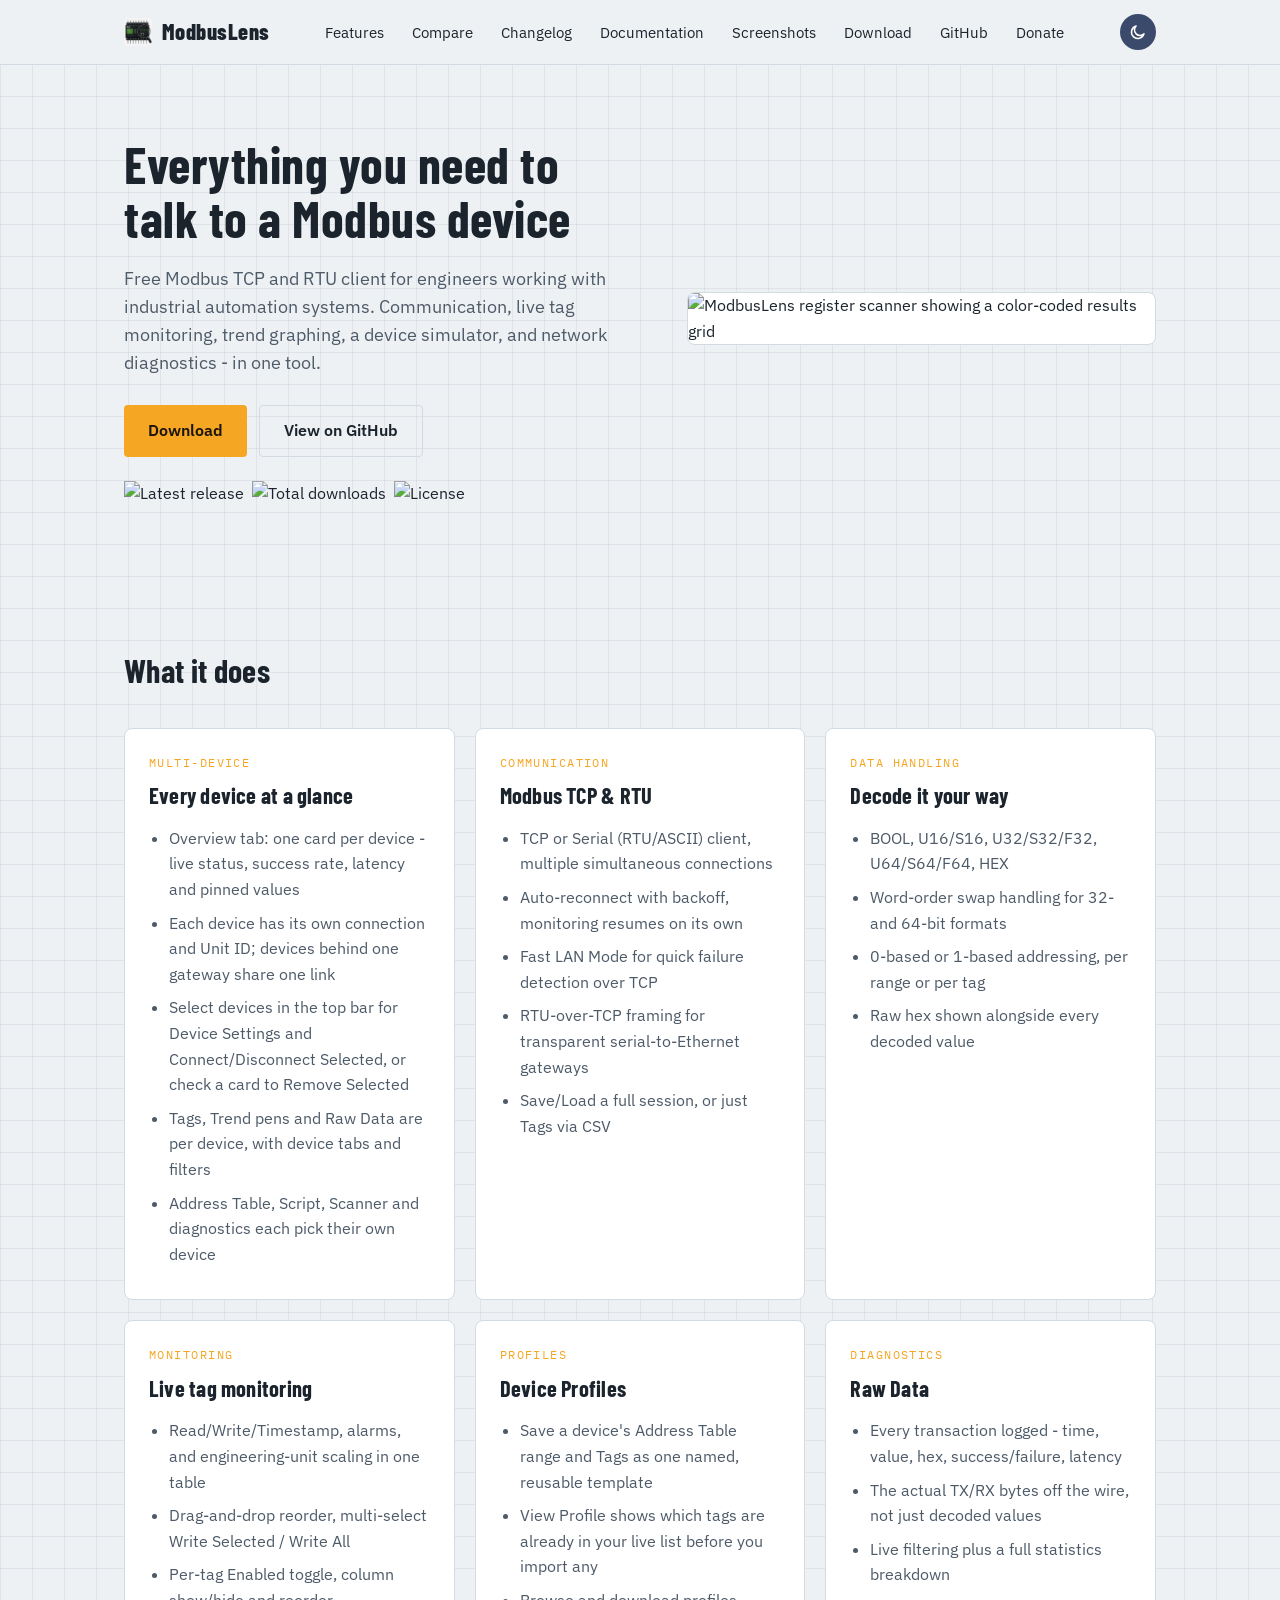
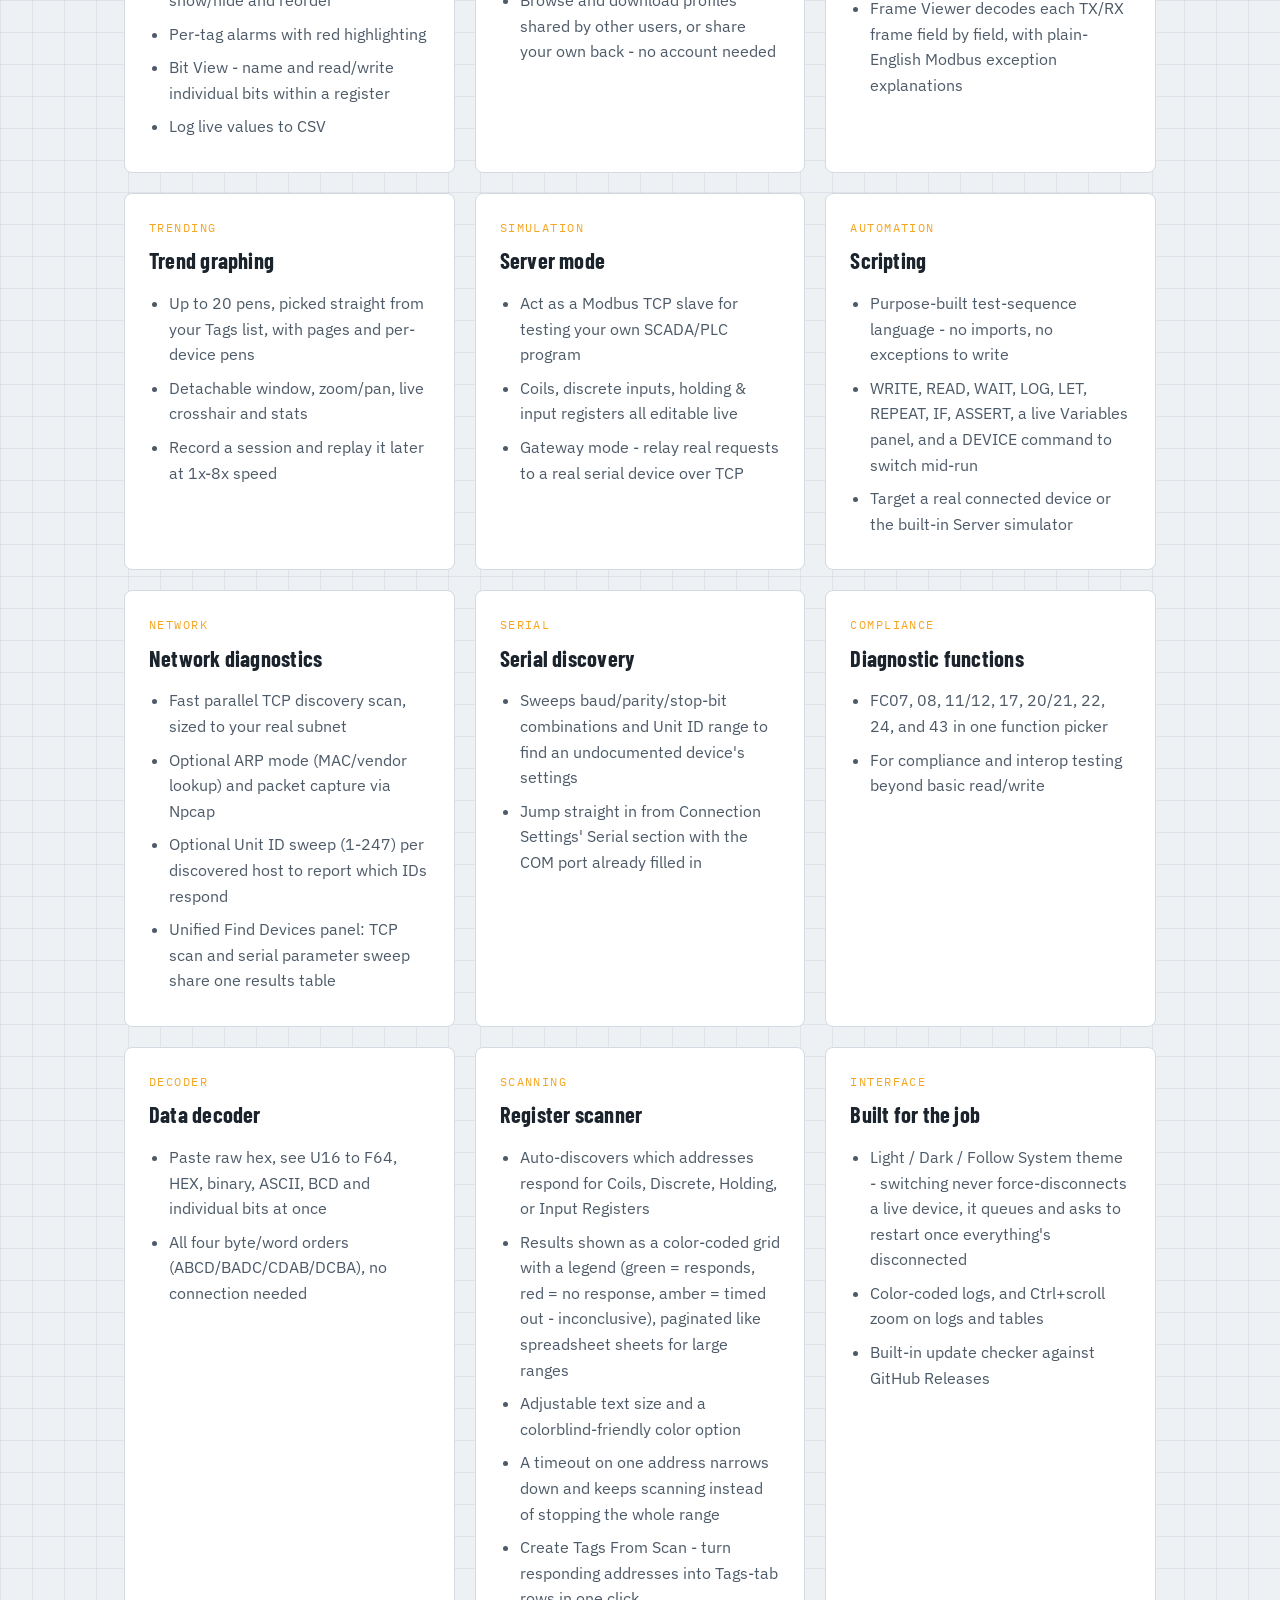
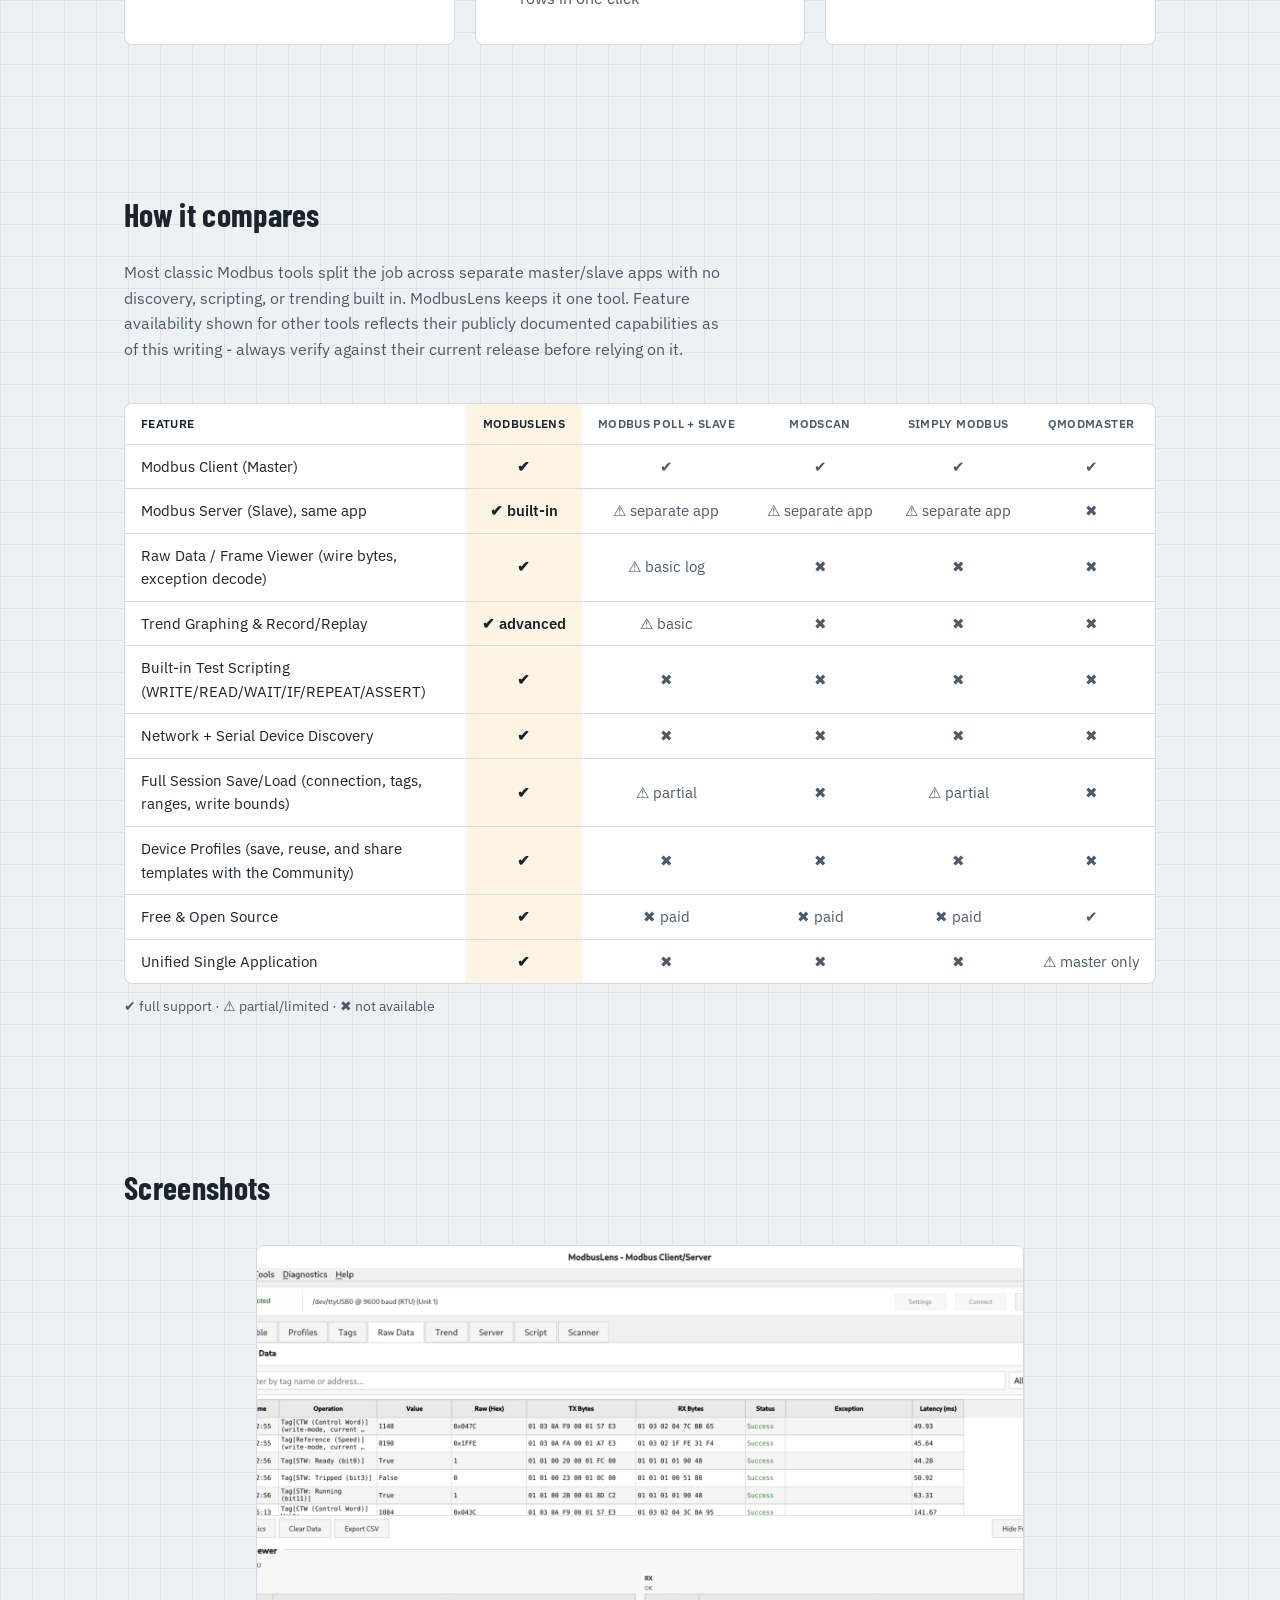
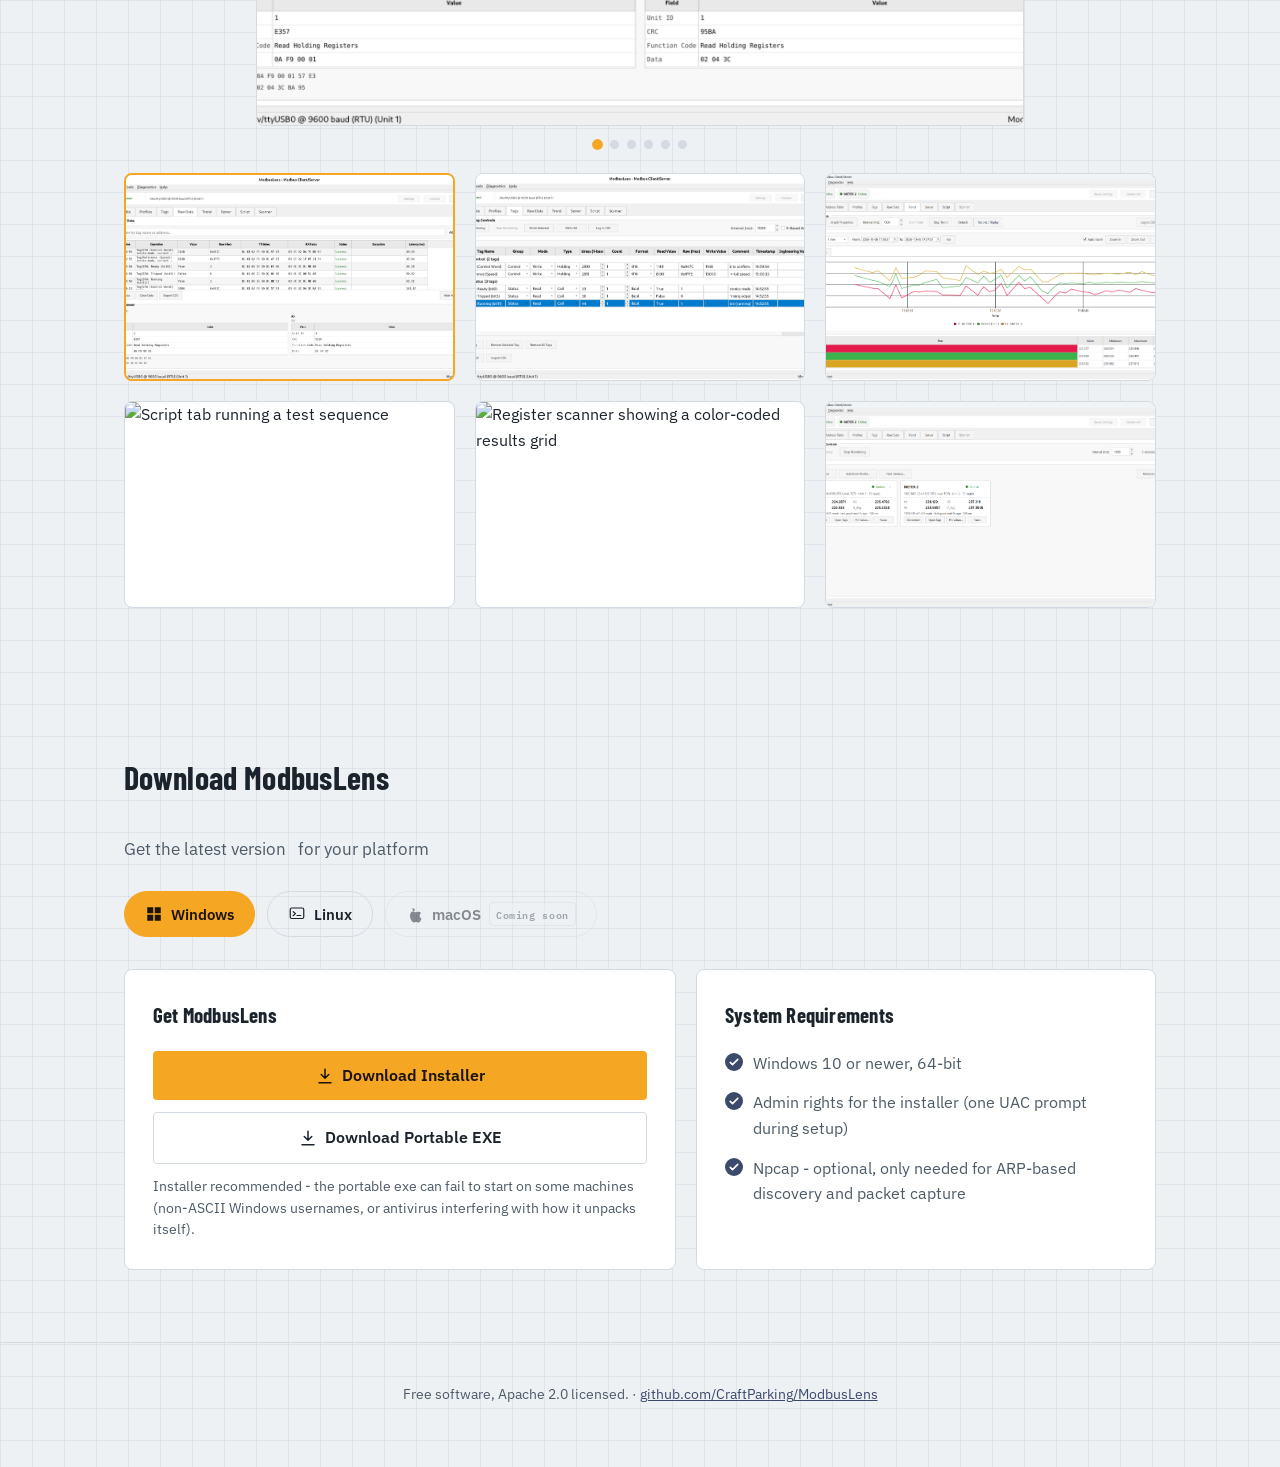
==== commit edd06523: "Bigger preview, highlight active thumbnail" ====
--- a/docs/index.html
+++ b/docs/index.html
@@ -73,7 +73,7 @@
 
 <div class="hero-shot reveal">
 <div class="panel-card">
-<img src="assets/Scanner.PNG" alt="ModbusLens register scanner showing a color-coded results grid" tabindex="0" role="button" aria-label="View larger">
+<img src="assets/scanner.png" alt="ModbusLens register scanner showing a color-coded results grid" tabindex="0" role="button" aria-label="View larger">
 </div>
 </div>
 </div>
@@ -303,11 +303,11 @@
 </figure>
 
 <figure class="panel-card reveal">
-<img src="assets/script.PNG" alt="Script tab running a test sequence" tabindex="0" role="button" aria-label="View larger">
+<img src="assets/script.png" alt="Script tab running a test sequence" tabindex="0" role="button" aria-label="View larger">
 </figure>
 
 <figure class="panel-card reveal">
-<img src="assets/Scanner.PNG" alt="Register scanner showing a color-coded results grid" tabindex="0" role="button" aria-label="View larger">
+<img src="assets/scanner.png" alt="Register scanner showing a color-coded results grid" tabindex="0" role="button" aria-label="View larger">
 </figure>
 
 <figure class="panel-card reveal">
@@ -467,6 +467,7 @@
   // timer, so it doesn't immediately flip away from what was just picked); clicking
   // the preview itself opens the lightbox like any other shot.
   var shotThumbs = Array.prototype.slice.call(document.querySelectorAll('#shot-stack img'));
+  var shotFigures = shotThumbs.map(function (thumb) { return thumb.closest('figure'); });
   var previewImg = document.getElementById('shot-preview-img');
   var previewDots = document.getElementById('shot-preview-dots');
   if (shotThumbs.length && previewImg && previewDots) {
@@ -491,6 +492,9 @@
         previewImg.style.opacity = '1';
       }, 150);
       dots.forEach(function (dot, j) { dot.classList.toggle('is-active', j === i); });
+      shotFigures.forEach(function (fig, j) {
+        if (fig) fig.classList.toggle('is-current', j === i);
+      });
       if (restart) resetShotTimer();
     }
 
@@ -506,6 +510,7 @@
     });
 
     dots[0].classList.add('is-active');  // matches the preview's initial markup -- no fade needed yet
+    if (shotFigures[0]) shotFigures[0].classList.add('is-current');
     resetShotTimer();
   }
 
--- a/docs/style.css
+++ b/docs/style.css
@@ -699,7 +699,9 @@
 }
 
 .shot-preview .panel-card {
-  max-width: 760px;
+  width: 60vw;
+  max-width: 1100px;
+  min-width: 320px;
   margin: 0 auto;
 }
 
@@ -760,6 +762,11 @@
 
 .shot-stack img:hover {
   opacity: 0.85;
+}
+
+.shot-stack figure.panel-card.is-current {
+  border-color: var(--accent);
+  border-width: 2px;
 }
 
 /* ---------------- Lightbox ---------------- */
@@ -944,6 +951,11 @@
     grid-template-columns: 1fr;
   }
 
+  .shot-preview .panel-card {
+    width: 100%;
+    min-width: 0;
+  }
+
   .download-grid {
     grid-template-columns: 1fr;
   }
